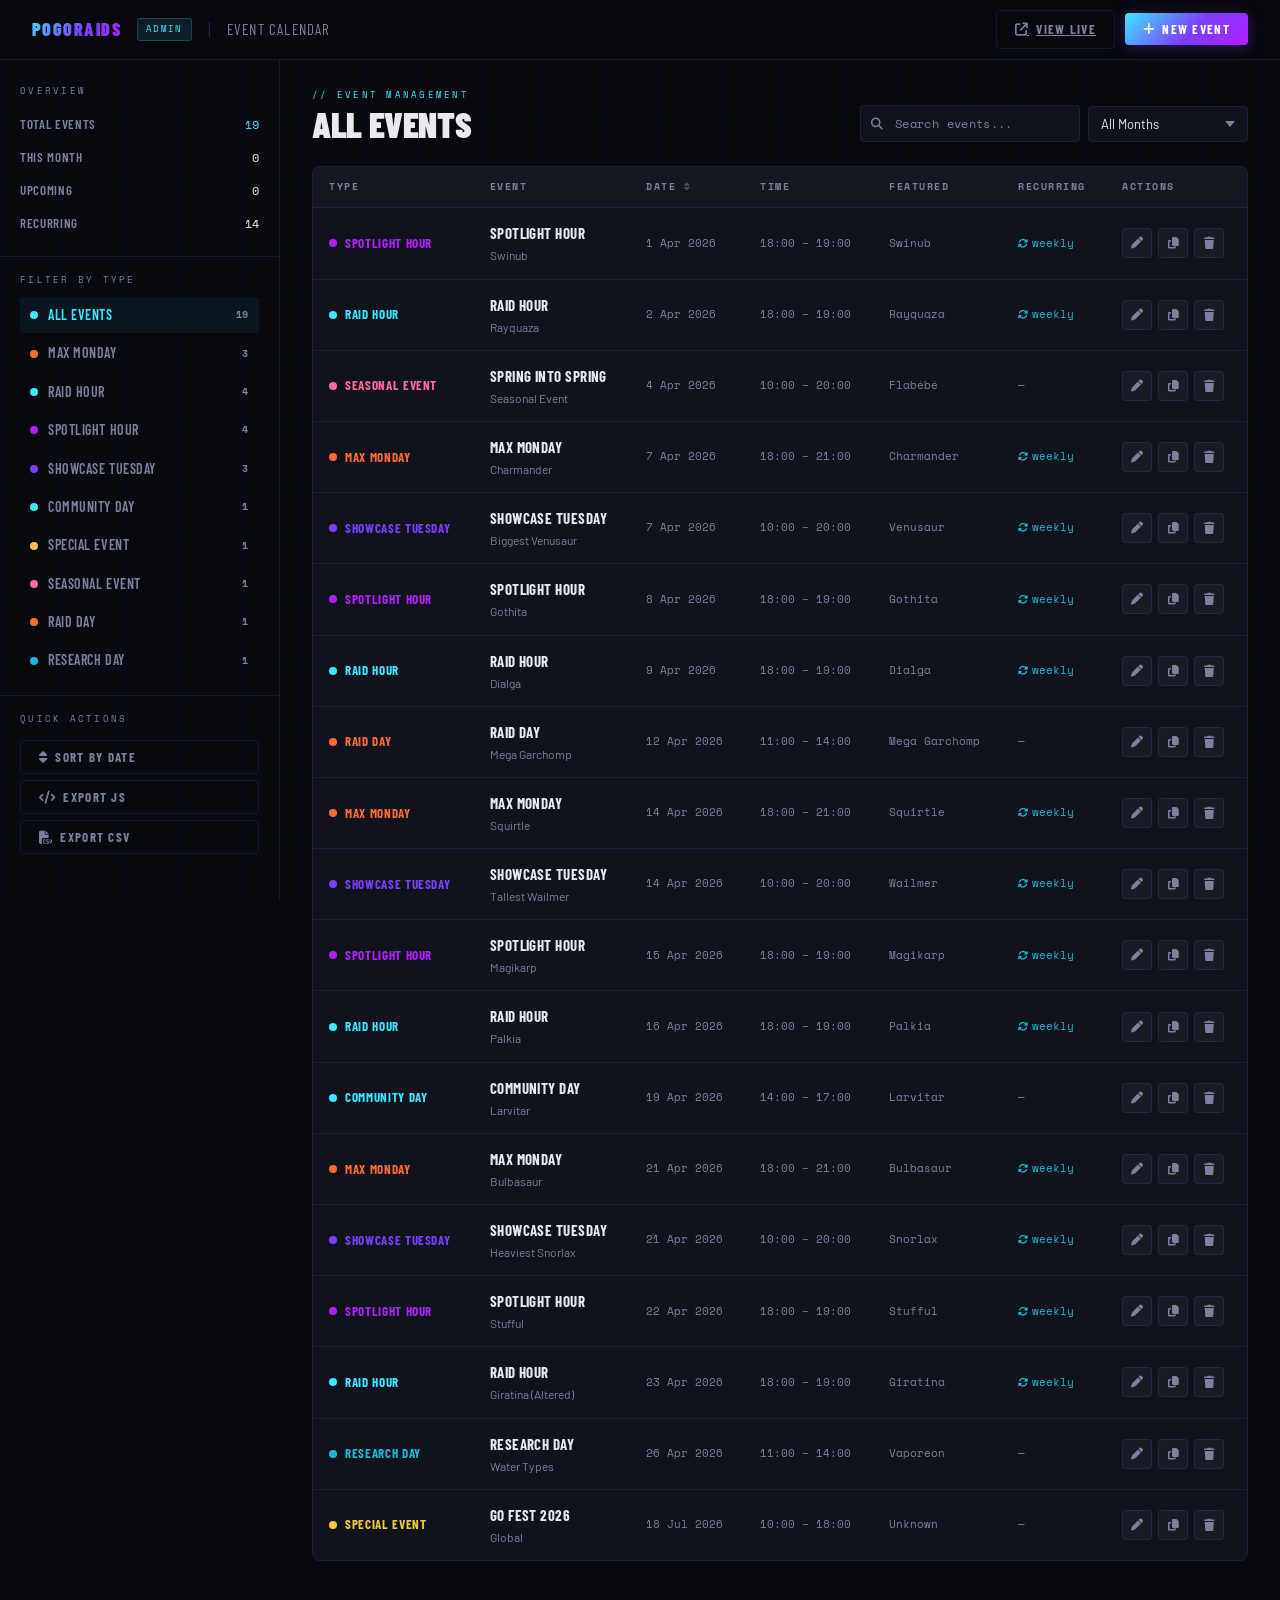
==== admin-events.html @ c1db89a2 "Add files via upload" ====
<!DOCTYPE html>
<html lang="en">
<head>
  <meta charset="UTF-8" />
  <meta name="viewport" content="width=device-width, initial-scale=1.0" />
  <title>Event Admin — PoGORaids</title>
  <link rel="preconnect" href="https://fonts.googleapis.com" />
  <link href="https://fonts.googleapis.com/css2?family=Barlow+Condensed:ital,wght@0,400;0,600;0,700;0,900;1,700&family=Barlow:wght@400;500;600&family=Space+Mono:wght@400;700&display=swap" rel="stylesheet" />
  <link rel="stylesheet" href="https://cdnjs.cloudflare.com/ajax/libs/font-awesome/6.5.0/css/all.min.css" />
  <style>
    *, *::before, *::after { box-sizing: border-box; margin: 0; padding: 0; }

    :root {
      --ink:       #08090f;
      --panel:     #10121c;
      --panel-hi:  #14172a;
      --panel-b:   #1a1e30;
      --border:    rgba(80,140,255,0.13);
      --border-hi: rgba(80,140,255,0.25);
      --cyan:      #3be8ff;
      --cyan-dim:  #1ab8d4;
      --purple:    #9b4dff;
      --logo-grad: linear-gradient(135deg, #3be8ff 0%, #7b3fff 55%, #b020ff 100%);
      --green:     #22d47a;
      --red:       #ff4d6a;
      --yellow:    #f5c842;
      --text:      #e8eaf0;
      --muted:     #7a82a0;
      --font-head: 'Barlow Condensed', sans-serif;
      --font-body: 'Barlow', sans-serif;
      --font-mono: 'Space Mono', monospace;
    }

    html { scroll-behavior: smooth; }
    body {
      background: var(--ink);
      color: var(--text);
      font-family: var(--font-body);
      line-height: 1.6;
      min-height: 100vh;
    }

    body::before {
      content: '';
      position: fixed;
      inset: 0;
      background-image:
        linear-gradient(rgba(59,128,255,0.03) 1px, transparent 1px),
        linear-gradient(90deg, rgba(59,128,255,0.03) 1px, transparent 1px);
      background-size: 60px 60px;
      pointer-events: none;
      z-index: 0;
    }

    /* ── ADMIN TOPBAR ── */
    .admin-bar {
      position: sticky;
      top: 0;
      z-index: 99;
      background: rgba(8,9,15,0.96);
      backdrop-filter: blur(16px);
      border-bottom: 1px solid var(--border);
      padding: 0 32px;
      height: 60px;
      display: flex;
      align-items: center;
      justify-content: space-between;
      gap: 16px;
    }

    .admin-bar-left {
      display: flex;
      align-items: center;
      gap: 16px;
    }

    .admin-logo {
      font-family: var(--font-head);
      font-weight: 900;
      font-size: 18px;
      letter-spacing: 0.08em;
      text-transform: uppercase;
      background: var(--logo-grad);
      -webkit-background-clip: text;
      -webkit-text-fill-color: transparent;
      background-clip: text;
    }

    .admin-badge {
      font-family: var(--font-mono);
      font-size: 9px;
      letter-spacing: 0.15em;
      text-transform: uppercase;
      background: rgba(59,232,255,0.1);
      color: var(--cyan);
      border: 1px solid rgba(59,232,255,0.2);
      padding: 3px 8px;
      border-radius: 3px;
    }

    .admin-bar-right {
      display: flex;
      align-items: center;
      gap: 10px;
    }

    .btn-sm {
      font-family: var(--font-head);
      font-weight: 700;
      font-size: 13px;
      letter-spacing: 0.1em;
      text-transform: uppercase;
      padding: 8px 18px;
      border-radius: 4px;
      cursor: pointer;
      display: inline-flex;
      align-items: center;
      gap: 7px;
      transition: all 0.2s;
      border: none;
    }

    .btn-ghost {
      background: transparent;
      color: var(--muted);
      border: 1px solid var(--border);
    }

    .btn-ghost:hover { color: var(--text); border-color: var(--border-hi); }

    .btn-primary {
      background: var(--logo-grad);
      color: #fff;
      box-shadow: 0 2px 12px rgba(123,63,255,0.35);
    }

    .btn-primary:hover { opacity: 0.9; transform: translateY(-1px); }

    .btn-success {
      background: rgba(34,212,122,0.15);
      color: var(--green);
      border: 1px solid rgba(34,212,122,0.25);
    }

    .btn-success:hover { background: rgba(34,212,122,0.22); }

    .btn-danger {
      background: rgba(255,77,106,0.1);
      color: var(--red);
      border: 1px solid rgba(255,77,106,0.2);
      font-size: 12px;
      padding: 6px 12px;
    }

    .btn-danger:hover { background: rgba(255,77,106,0.18); }

    /* ── LAYOUT ── */
    .admin-layout {
      position: relative;
      z-index: 1;
      display: grid;
      grid-template-columns: 280px 1fr;
      min-height: calc(100vh - 60px);
    }

    /* ── SIDEBAR ── */
    .admin-sidebar {
      border-right: 1px solid var(--border);
      padding: 24px 0;
      position: sticky;
      top: 60px;
      height: calc(100vh - 60px);
      overflow-y: auto;
    }

    .sidebar-section {
      padding: 0 20px 16px;
      border-bottom: 1px solid var(--border);
      margin-bottom: 16px;
    }

    .sidebar-section:last-child { border-bottom: none; }

    .sidebar-section-title {
      font-family: var(--font-mono);
      font-size: 9px;
      letter-spacing: 0.25em;
      text-transform: uppercase;
      color: var(--muted);
      margin-bottom: 10px;
    }

    .sidebar-stat {
      display: flex;
      justify-content: space-between;
      align-items: center;
      padding: 6px 0;
      font-size: 13px;
    }

    .sidebar-stat-label {
      color: var(--muted);
      font-family: var(--font-head);
      font-weight: 600;
      letter-spacing: 0.05em;
      text-transform: uppercase;
      font-size: 13px;
    }

    .sidebar-stat-val {
      font-family: var(--font-mono);
      font-size: 12px;
      color: var(--text);
    }

    .sidebar-stat-val.cyan { color: var(--cyan); }

    .type-filter-list { display: flex; flex-direction: column; gap: 2px; }

    .type-filter-item {
      display: flex;
      align-items: center;
      gap: 10px;
      padding: 7px 10px;
      border-radius: 4px;
      cursor: pointer;
      transition: background 0.15s;
      font-family: var(--font-head);
      font-weight: 600;
      font-size: 14px;
      letter-spacing: 0.04em;
      text-transform: uppercase;
      color: var(--muted);
    }

    .type-filter-item:hover { background: rgba(255,255,255,0.04); color: var(--text); }
    .type-filter-item.active { background: rgba(59,232,255,0.06); color: var(--cyan); }

    .type-dot {
      width: 8px; height: 8px;
      border-radius: 50%;
      flex-shrink: 0;
    }

    .type-count {
      margin-left: auto;
      font-family: var(--font-mono);
      font-size: 10px;
      color: var(--muted);
    }

    /* ── MAIN AREA ── */
    .admin-main { padding: 28px 32px; }

    .admin-main-header {
      display: flex;
      align-items: flex-end;
      justify-content: space-between;
      margin-bottom: 24px;
      gap: 16px;
      flex-wrap: wrap;
    }

    .admin-title-block .label {
      font-family: var(--font-mono);
      font-size: 9px;
      letter-spacing: 0.25em;
      text-transform: uppercase;
      color: var(--cyan);
      margin-bottom: 4px;
    }

    .admin-title-block h1 {
      font-family: var(--font-head);
      font-weight: 900;
      font-size: 36px;
      text-transform: uppercase;
      letter-spacing: -0.01em;
      line-height: 1;
    }

    .admin-controls {
      display: flex;
      gap: 8px;
      align-items: center;
      flex-wrap: wrap;
    }

    .search-wrap {
      position: relative;
    }

    .search-input {
      background: var(--panel);
      border: 1px solid var(--border);
      color: var(--text);
      font-family: var(--font-mono);
      font-size: 12px;
      padding: 9px 12px 9px 34px;
      border-radius: 4px;
      outline: none;
      width: 220px;
      transition: border-color 0.2s;
      letter-spacing: 0.03em;
    }

    .search-input::placeholder { color: var(--muted); }
    .search-input:focus { border-color: var(--border-hi); }

    .search-icon {
      position: absolute;
      left: 11px;
      top: 50%;
      transform: translateY(-50%);
      color: var(--muted);
      font-size: 12px;
    }

    /* ── EVENTS TABLE ── */
    .events-table-wrap {
      background: var(--panel);
      border: 1px solid var(--border);
      border-radius: 8px;
      overflow: hidden;
      margin-bottom: 24px;
    }

    table {
      width: 100%;
      border-collapse: collapse;
    }

    thead th {
      font-family: var(--font-mono);
      font-size: 10px;
      letter-spacing: 0.15em;
      text-transform: uppercase;
      color: var(--muted);
      text-align: left;
      padding: 12px 16px;
      border-bottom: 1px solid var(--border);
      background: rgba(255,255,255,0.02);
      white-space: nowrap;
    }

    thead th.sortable { cursor: pointer; user-select: none; }
    thead th.sortable:hover { color: var(--text); }

    tbody tr {
      border-bottom: 1px solid var(--border);
      transition: background 0.15s;
      cursor: pointer;
    }

    tbody tr:last-child { border-bottom: none; }
    tbody tr:hover { background: rgba(255,255,255,0.025); }

    tbody td {
      padding: 13px 16px;
      font-size: 13px;
      color: var(--text);
      vertical-align: middle;
    }

    .td-type {
      display: flex;
      align-items: center;
      gap: 8px;
      white-space: nowrap;
    }

    .td-type-dot {
      width: 8px; height: 8px;
      border-radius: 50%;
      flex-shrink: 0;
    }

    .td-type-name {
      font-family: var(--font-head);
      font-weight: 700;
      font-size: 13px;
      letter-spacing: 0.05em;
      text-transform: uppercase;
    }

    .td-title {
      font-family: var(--font-head);
      font-weight: 700;
      font-size: 15px;
      letter-spacing: 0.03em;
      text-transform: uppercase;
    }

    .td-subtitle {
      font-size: 12px;
      color: var(--muted);
      margin-top: 1px;
    }

    .td-date {
      font-family: var(--font-mono);
      font-size: 11px;
      color: var(--muted);
      white-space: nowrap;
    }

    .td-time {
      font-family: var(--font-mono);
      font-size: 11px;
      color: var(--muted);
      white-space: nowrap;
    }

    .td-actions {
      display: flex;
      gap: 6px;
      align-items: center;
    }

    .btn-icon {
      background: rgba(255,255,255,0.04);
      border: 1px solid var(--border);
      color: var(--muted);
      width: 30px; height: 30px;
      border-radius: 4px;
      cursor: pointer;
      font-size: 12px;
      display: flex;
      align-items: center;
      justify-content: center;
      transition: all 0.15s;
    }

    .btn-icon:hover { color: var(--cyan); border-color: rgba(59,232,255,0.3); }
    .btn-icon.delete:hover { color: var(--red); border-color: rgba(255,77,106,0.3); }

    .empty-state {
      text-align: center;
      padding: 60px 20px;
      color: var(--muted);
    }

    .empty-state i { font-size: 40px; margin-bottom: 12px; display: block; opacity: 0.3; }
    .empty-state .es-title {
      font-family: var(--font-head);
      font-size: 20px;
      text-transform: uppercase;
      letter-spacing: 0.1em;
      margin-bottom: 6px;
    }

    /* ── FORM PANEL (slide-in) ── */
    .form-overlay {
      display: none;
      position: fixed;
      inset: 0;
      background: rgba(8,9,15,0.7);
      backdrop-filter: blur(6px);
      z-index: 200;
    }

    .form-overlay.open { display: block; }

    .form-panel {
      position: fixed;
      top: 0; right: -600px;
      width: 580px;
      height: 100vh;
      background: #0e1020;
      border-left: 1px solid var(--border-hi);
      z-index: 201;
      overflow-y: auto;
      transition: right 0.3s cubic-bezier(0.4,0,0.2,1);
      display: flex;
      flex-direction: column;
    }

    .form-panel.open { right: 0; }

    .form-panel-header {
      padding: 24px 28px 20px;
      border-bottom: 1px solid var(--border);
      display: flex;
      align-items: flex-start;
      justify-content: space-between;
      flex-shrink: 0;
    }

    .form-panel-title {
      font-family: var(--font-head);
      font-weight: 900;
      font-size: 24px;
      text-transform: uppercase;
      letter-spacing: 0.02em;
    }

    .form-panel-sub {
      font-size: 13px;
      color: var(--muted);
      margin-top: 2px;
    }

    .form-panel-close {
      background: rgba(255,255,255,0.06);
      border: 1px solid var(--border);
      color: var(--muted);
      width: 32px; height: 32px;
      border-radius: 50%;
      cursor: pointer;
      font-size: 14px;
      display: flex;
      align-items: center;
      justify-content: center;
      flex-shrink: 0;
      transition: all 0.15s;
    }

    .form-panel-close:hover { color: var(--text); }

    .form-body {
      padding: 28px;
      flex: 1;
      overflow-y: auto;
    }

    .form-section {
      margin-bottom: 28px;
    }

    .form-section-title {
      font-family: var(--font-mono);
      font-size: 9px;
      letter-spacing: 0.25em;
      text-transform: uppercase;
      color: var(--cyan);
      margin-bottom: 14px;
      padding-bottom: 8px;
      border-bottom: 1px solid var(--border);
    }

    .form-row {
      display: grid;
      grid-template-columns: 1fr 1fr;
      gap: 14px;
      margin-bottom: 14px;
    }

    .form-row.single { grid-template-columns: 1fr; }

    .form-group {
      display: flex;
      flex-direction: column;
      gap: 6px;
    }

    .form-label {
      font-family: var(--font-mono);
      font-size: 10px;
      letter-spacing: 0.12em;
      text-transform: uppercase;
      color: var(--muted);
    }

    .form-input,
    .form-select,
    .form-textarea {
      background: var(--panel);
      border: 1px solid var(--border);
      color: var(--text);
      font-family: var(--font-body);
      font-size: 14px;
      padding: 10px 12px;
      border-radius: 4px;
      outline: none;
      transition: border-color 0.2s;
      width: 100%;
    }

    .form-input:focus,
    .form-select:focus,
    .form-textarea:focus {
      border-color: var(--border-hi);
    }

    .form-input::placeholder { color: var(--muted); }

    .form-select {
      cursor: pointer;
      appearance: none;
      background-image: url("data:image/svg+xml,%3Csvg xmlns='http://www.w3.org/2000/svg' width='10' height='6'%3E%3Cpath d='M0 0l5 6 5-6z' fill='%237a82a0'/%3E%3C/svg%3E");
      background-repeat: no-repeat;
      background-position: right 12px center;
      padding-right: 32px;
    }

    .form-select option {
      background: #13152a;
      color: var(--text);
    }

    .form-textarea {
      resize: vertical;
      min-height: 80px;
      font-family: var(--font-body);
      line-height: 1.6;
    }

    .bonuses-list {
      display: flex;
      flex-direction: column;
      gap: 8px;
    }

    .bonus-input-row {
      display: flex;
      gap: 8px;
      align-items: center;
    }

    .bonus-input-row .form-input { flex: 1; }

    .btn-remove-bonus {
      background: rgba(255,77,106,0.08);
      border: 1px solid rgba(255,77,106,0.15);
      color: var(--red);
      width: 32px; height: 36px;
      border-radius: 4px;
      cursor: pointer;
      font-size: 12px;
      flex-shrink: 0;
      display: flex;
      align-items: center;
      justify-content: center;
      transition: background 0.15s;
    }

    .btn-remove-bonus:hover { background: rgba(255,77,106,0.15); }

    .btn-add-bonus {
      background: rgba(59,232,255,0.06);
      border: 1px dashed rgba(59,232,255,0.2);
      color: var(--cyan-dim);
      font-family: var(--font-head);
      font-weight: 700;
      font-size: 13px;
      letter-spacing: 0.08em;
      text-transform: uppercase;
      padding: 8px 14px;
      border-radius: 4px;
      cursor: pointer;
      display: flex;
      align-items: center;
      gap: 6px;
      width: 100%;
      justify-content: center;
      transition: all 0.15s;
    }

    .btn-add-bonus:hover { background: rgba(59,232,255,0.1); color: var(--cyan); }

    /* Color preview strip */
    .event-color-preview {
      height: 4px;
      border-radius: 2px;
      margin-bottom: 20px;
      transition: background 0.3s;
    }

    .form-footer {
      padding: 20px 28px;
      border-top: 1px solid var(--border);
      display: flex;
      gap: 10px;
      justify-content: flex-end;
      flex-shrink: 0;
      background: rgba(8,9,15,0.5);
    }

    /* ── TOAST ── */
    .toast {
      position: fixed;
      bottom: 28px;
      left: 50%;
      transform: translateX(-50%) translateY(20px);
      background: var(--panel-b);
      border: 1px solid var(--border-hi);
      border-radius: 6px;
      padding: 12px 22px;
      font-family: var(--font-head);
      font-weight: 700;
      font-size: 15px;
      letter-spacing: 0.06em;
      text-transform: uppercase;
      color: var(--text);
      z-index: 300;
      display: flex;
      align-items: center;
      gap: 10px;
      opacity: 0;
      transition: opacity 0.3s, transform 0.3s;
      pointer-events: none;
      white-space: nowrap;
    }

    .toast.show {
      opacity: 1;
      transform: translateX(-50%) translateY(0);
    }

    .toast.success { border-color: rgba(34,212,122,0.35); }
    .toast.success i { color: var(--green); }
    .toast.danger  { border-color: rgba(255,77,106,0.35); }
    .toast.danger  i { color: var(--red); }

    /* ── EXPORT PANEL ── */
    .export-panel {
      background: var(--panel);
      border: 1px solid var(--border);
      border-radius: 8px;
      padding: 20px 24px;
      margin-bottom: 24px;
    }

    .export-title {
      font-family: var(--font-head);
      font-weight: 900;
      font-size: 16px;
      text-transform: uppercase;
      letter-spacing: 0.06em;
      margin-bottom: 10px;
      display: flex;
      align-items: center;
      gap: 8px;
    }

    .export-title i { color: var(--cyan); font-size: 13px; }

    .export-code {
      background: rgba(0,0,0,0.3);
      border: 1px solid var(--border);
      border-radius: 4px;
      padding: 14px;
      font-family: var(--font-mono);
      font-size: 11px;
      color: var(--muted);
      white-space: pre-wrap;
      word-break: break-all;
      max-height: 180px;
      overflow-y: auto;
      margin-bottom: 10px;
      letter-spacing: 0.02em;
      line-height: 1.7;
    }

    .export-actions { display: flex; gap: 8px; }
  </style>
</head>
<body>

  <!-- ADMIN TOP BAR -->
  <div class="admin-bar">
    <div class="admin-bar-left">
      <div class="admin-logo">PoGORaids</div>
      <div class="admin-badge">Admin</div>
      <span style="color:var(--border-hi);font-size:18px">|</span>
      <span style="font-family:var(--font-head);font-size:15px;text-transform:uppercase;letter-spacing:0.08em;color:var(--muted)">Event Calendar</span>
    </div>
    <div class="admin-bar-right">
      <a href="events.html" target="_blank" class="btn-sm btn-ghost"><i class="fa-solid fa-arrow-up-right-from-square"></i> View Live</a>
      <button class="btn-sm btn-primary" id="btn-new-event"><i class="fa-solid fa-plus"></i> New Event</button>
    </div>
  </div>

  <div class="admin-layout">

    <!-- SIDEBAR -->
    <aside class="admin-sidebar">
      <div class="sidebar-section">
        <div class="sidebar-section-title">Overview</div>
        <div class="sidebar-stat">
          <span class="sidebar-stat-label">Total Events</span>
          <span class="sidebar-stat-val cyan" id="stat-total">0</span>
        </div>
        <div class="sidebar-stat">
          <span class="sidebar-stat-label">This Month</span>
          <span class="sidebar-stat-val" id="stat-month">0</span>
        </div>
        <div class="sidebar-stat">
          <span class="sidebar-stat-label">Upcoming</span>
          <span class="sidebar-stat-val" id="stat-upcoming">0</span>
        </div>
        <div class="sidebar-stat">
          <span class="sidebar-stat-label">Recurring</span>
          <span class="sidebar-stat-val" id="stat-recurring">0</span>
        </div>
      </div>

      <div class="sidebar-section">
        <div class="sidebar-section-title">Filter by Type</div>
        <div class="type-filter-list" id="type-filter-list">
          <div class="type-filter-item active" data-type="all" onclick="setAdminFilter('all')">
            <div class="type-dot" style="background:var(--cyan)"></div>
            All Events
            <span class="type-count" id="count-all">0</span>
          </div>
        </div>
      </div>

      <div class="sidebar-section">
        <div class="sidebar-section-title">Quick Actions</div>
        <div style="display:flex;flex-direction:column;gap:6px;padding:4px 0">
          <button class="btn-sm btn-ghost" style="justify-content:flex-start" onclick="sortByDate()">
            <i class="fa-solid fa-sort"></i> Sort by Date
          </button>
          <button class="btn-sm btn-ghost" style="justify-content:flex-start" onclick="showExport()">
            <i class="fa-solid fa-code"></i> Export JS
          </button>
          <button class="btn-sm btn-ghost" style="justify-content:flex-start" onclick="exportCSV()">
            <i class="fa-solid fa-file-csv"></i> Export CSV
          </button>
        </div>
      </div>
    </aside>

    <!-- MAIN -->
    <main class="admin-main">

      <div class="admin-main-header">
        <div class="admin-title-block">
          <div class="label">// Event Management</div>
          <h1>All Events</h1>
        </div>
        <div class="admin-controls">
          <div class="search-wrap">
            <i class="fa-solid fa-magnifying-glass search-icon"></i>
            <input type="text" class="search-input" id="search-input" placeholder="Search events..." />
          </div>
          <select class="form-select" id="month-filter" style="width:160px;font-size:13px;padding:9px 12px">
            <option value="">All Months</option>
          </select>
        </div>
      </div>

      <!-- Events Table -->
      <div class="events-table-wrap">
        <table>
          <thead>
            <tr>
              <th class="sortable" onclick="sortBy('type')">Type</th>
              <th class="sortable" onclick="sortBy('title')">Event</th>
              <th class="sortable" onclick="sortBy('date')">Date <i class="fa-solid fa-sort" style="font-size:9px;opacity:0.5"></i></th>
              <th>Time</th>
              <th>Featured</th>
              <th>Recurring</th>
              <th>Actions</th>
            </tr>
          </thead>
          <tbody id="events-tbody"></tbody>
        </table>
        <div id="empty-state" class="empty-state" style="display:none">
          <i class="fa-solid fa-calendar-xmark"></i>
          <div class="es-title">No Events Found</div>
          <div style="font-size:13px">Try adjusting your search or filters</div>
        </div>
      </div>

      <!-- Export Panel (hidden by default) -->
      <div class="export-panel" id="export-panel" style="display:none">
        <div class="export-title"><i class="fa-solid fa-code"></i> Export as events-data.js</div>
        <div class="export-code" id="export-code"></div>
        <div class="export-actions">
          <button class="btn-sm btn-success" onclick="copyExport()"><i class="fa-solid fa-copy"></i> Copy to Clipboard</button>
          <button class="btn-sm btn-ghost" onclick="document.getElementById('export-panel').style.display='none'">Close</button>
        </div>
      </div>

    </main>
  </div>

  <!-- FORM OVERLAY -->
  <div class="form-overlay" id="form-overlay" onclick="closeForm()"></div>

  <!-- FORM PANEL -->
  <div class="form-panel" id="form-panel">
    <div class="form-panel-header">
      <div>
        <div class="form-panel-title" id="form-panel-title">New Event</div>
        <div class="form-panel-sub" id="form-panel-sub">Add a new event to the calendar</div>
      </div>
      <button class="form-panel-close" onclick="closeForm()"><i class="fa-solid fa-xmark"></i></button>
    </div>

    <div class="event-color-preview" id="color-preview"></div>

    <div class="form-body">
      <input type="hidden" id="edit-id" value="" />

      <!-- Basic Info -->
      <div class="form-section">
        <div class="form-section-title">Basic Info</div>
        <div class="form-row">
          <div class="form-group">
            <label class="form-label">Event Type *</label>
            <select class="form-select" id="f-type" required onchange="updateColorPreview()">
              <option value="">Select type...</option>
              <option value="max_monday">Max Monday</option>
              <option value="raid_hour">Raid Hour</option>
              <option value="spotlight_hour">Spotlight Hour</option>
              <option value="showcase">Showcase Tuesday</option>
              <option value="community_day">Community Day</option>
              <option value="special">Special Event</option>
              <option value="seasonal">Seasonal Event</option>
              <option value="raid_day">Raid Day</option>
              <option value="research">Research Day</option>
            </select>
          </div>
          <div class="form-group">
            <label class="form-label">Recurring</label>
            <select class="form-select" id="f-recurring">
              <option value="">None (one-time)</option>
              <option value="weekly">Weekly</option>
              <option value="monthly">Monthly</option>
            </select>
          </div>
        </div>
        <div class="form-row">
          <div class="form-group">
            <label class="form-label">Title *</label>
            <input type="text" class="form-input" id="f-title" placeholder="e.g. Raid Hour" required />
          </div>
          <div class="form-group">
            <label class="form-label">Subtitle / Featured</label>
            <input type="text" class="form-input" id="f-subtitle" placeholder="e.g. Rayquaza" />
          </div>
        </div>
        <div class="form-row single">
          <div class="form-group">
            <label class="form-label">Featured Pokémon</label>
            <input type="text" class="form-input" id="f-featured" placeholder="e.g. Rayquaza" />
          </div>
        </div>
      </div>

      <!-- Date & Time -->
      <div class="form-section">
        <div class="form-section-title">Date & Time</div>
        <div class="form-row">
          <div class="form-group">
            <label class="form-label">Start Date *</label>
            <input type="date" class="form-input" id="f-date" required />
          </div>
          <div class="form-group">
            <label class="form-label">End Date (multi-day)</label>
            <input type="date" class="form-input" id="f-enddate" />
          </div>
        </div>
        <div class="form-row">
          <div class="form-group">
            <label class="form-label">Start Time</label>
            <input type="time" class="form-input" id="f-start" placeholder="18:00" />
          </div>
          <div class="form-group">
            <label class="form-label">End Time</label>
            <input type="time" class="form-input" id="f-end" placeholder="19:00" />
          </div>
        </div>
      </div>

      <!-- Description -->
      <div class="form-section">
        <div class="form-section-title">Description</div>
        <div class="form-row single">
          <div class="form-group">
            <label class="form-label">Event Description</label>
            <textarea class="form-textarea" id="f-desc" placeholder="Describe this event for trainers..."></textarea>
          </div>
        </div>
      </div>

      <!-- Bonuses -->
      <div class="form-section">
        <div class="form-section-title">Event Bonuses</div>
        <div class="bonuses-list" id="bonuses-list"></div>
        <button class="btn-add-bonus" onclick="addBonusField()">
          <i class="fa-solid fa-plus"></i> Add Bonus
        </button>
      </div>
    </div>

    <div class="form-footer">
      <button class="btn-sm btn-ghost" onclick="closeForm()">Cancel</button>
      <button class="btn-sm btn-primary" onclick="saveEvent()"><i class="fa-solid fa-floppy-disk"></i> Save Event</button>
    </div>
  </div>

  <!-- TOAST -->
  <div class="toast" id="toast">
    <i class="fa-solid fa-check" id="toast-icon"></i>
    <span id="toast-msg">Saved!</span>
  </div>

  <script src="events-data.js"></script>
  <script>
    // ─────────────────────────────────────────────
    //  STATE — loaded from events-data.js, then
    //  overridden by localStorage if available
    // ─────────────────────────────────────────────
    let events = JSON.parse(localStorage.getItem('pogoraids_events') || 'null')
                 || JSON.parse(JSON.stringify(POGORAIDS_EVENTS));

    let adminFilter = 'all';
    let sortKey     = 'date';
    let sortDir     = 'asc';
    let searchQuery = '';
    let monthFilter = '';

    // ─────────────────────────────────────────────
    //  HELPERS
    // ─────────────────────────────────────────────
    function save() {
      localStorage.setItem('pogoraids_events', JSON.stringify(events));
    }

    function getEventColor(type) {
      const m = {
        max_monday:'#ff6b35',raid_hour:'#3be8ff',spotlight_hour:'#b020ff',
        showcase:'#7b3fff',community_day:'#3be8ff',special:'#f5c842',
        seasonal:'#ff6b9d',raid_day:'#ff6b35',research:'#1ab8d4'
      };
      return m[type] || '#3be8ff';
    }

    function getTypeLabel(type) { return EVENT_TYPES[type]?.label || type; }

    function genId(type, date) {
      return `${type.slice(0,3)}-${date}-${Math.random().toString(36).slice(2,6)}`;
    }

    function formatDate(str) {
      if (!str) return '—';
      const [y,m,d] = str.split('-').map(Number);
      return new Date(y,m-1,d).toLocaleDateString('en-GB',{day:'numeric',month:'short',year:'numeric'});
    }

    function showToast(msg, type='success') {
      const t = document.getElementById('toast');
      const i = document.getElementById('toast-icon');
      document.getElementById('toast-msg').textContent = msg;
      t.className = `toast ${type}`;
      i.className = type === 'success' ? 'fa-solid fa-check' : 'fa-solid fa-xmark';
      t.classList.add('show');
      setTimeout(() => t.classList.remove('show'), 2600);
    }

    // ─────────────────────────────────────────────
    //  FILTER & RENDER
    // ─────────────────────────────────────────────
    function getVisible() {
      return events
        .filter(ev => {
          if (adminFilter !== 'all' && ev.type !== adminFilter) return false;
          if (monthFilter) {
            const [y,m] = ev.date.split('-');
            if (`${y}-${m}` !== monthFilter) return false;
          }
          if (searchQuery) {
            const q = searchQuery.toLowerCase();
            return (
              (ev.title||'').toLowerCase().includes(q) ||
              (ev.subtitle||'').toLowerCase().includes(q) ||
              (ev.featured||'').toLowerCase().includes(q) ||
              getTypeLabel(ev.type).toLowerCase().includes(q)
            );
          }
          return true;
        })
        .sort((a,b) => {
          let va = a[sortKey]||'', vb = b[sortKey]||'';
          if (sortDir === 'desc') [va,vb] = [vb,va];
          return va.localeCompare(vb);
        });
    }

    function render() {
      const visible = getVisible();
      const tbody   = document.getElementById('events-tbody');
      const empty   = document.getElementById('empty-state');

      if (visible.length === 0) {
        tbody.innerHTML = '';
        empty.style.display = 'block';
      } else {
        empty.style.display = 'none';
        tbody.innerHTML = visible.map(ev => {
          const col = getEventColor(ev.type);
          return `
            <tr onclick="openEdit('${ev.id}')">
              <td>
                <div class="td-type">
                  <div class="td-type-dot" style="background:${col}"></div>
                  <div class="td-type-name" style="color:${col}">${getTypeLabel(ev.type)}</div>
                </div>
              </td>
              <td>
                <div class="td-title">${ev.title}</div>
                ${ev.subtitle ? `<div class="td-subtitle">${ev.subtitle}</div>` : ''}
              </td>
              <td><div class="td-date">${formatDate(ev.date)}</div></td>
              <td><div class="td-time">${ev.timeStart||'—'}${ev.timeEnd?' – '+ev.timeEnd:''}</div></td>
              <td><div class="td-date">${ev.featured||'—'}</div></td>
              <td>
                <div class="td-date" style="color:${ev.recurring ? 'var(--cyan-dim)' : 'var(--muted)'}">
                  ${ev.recurring ? `<i class="fa-solid fa-rotate" style="font-size:10px;margin-right:4px"></i>${ev.recurring}` : '—'}
                </div>
              </td>
              <td onclick="event.stopPropagation()">
                <div class="td-actions">
                  <button class="btn-icon" onclick="openEdit('${ev.id}')" title="Edit">
                    <i class="fa-solid fa-pen"></i>
                  </button>
                  <button class="btn-icon" onclick="duplicateEvent('${ev.id}')" title="Duplicate">
                    <i class="fa-solid fa-copy"></i>
                  </button>
                  <button class="btn-icon delete" onclick="deleteEvent('${ev.id}')" title="Delete">
                    <i class="fa-solid fa-trash"></i>
                  </button>
                </div>
              </td>
            </tr>`;
        }).join('');
      }

      updateStats();
      updateSidebarTypes();
    }

    // ─────────────────────────────────────────────
    //  STATS
    // ─────────────────────────────────────────────
    function updateStats() {
      const now = new Date();
      const thisMonth = `${now.getFullYear()}-${String(now.getMonth()+1).padStart(2,'0')}`;
      document.getElementById('stat-total').textContent    = events.length;
      document.getElementById('stat-month').textContent    = events.filter(e => e.date.startsWith(thisMonth)).length;
      document.getElementById('stat-upcoming').textContent = events.filter(e => new Date(e.date.replace(/-/g,'/')) >= now).length;
      document.getElementById('stat-recurring').textContent= events.filter(e => e.recurring).length;

      // Populate month filter
      const months = [...new Set(events.map(e => e.date.slice(0,7)))].sort();
      const mSel = document.getElementById('month-filter');
      const cur  = mSel.value;
      mSel.innerHTML = '<option value="">All Months</option>' + months.map(m => {
        const [y,mo] = m.split('-');
        const label  = new Date(+y, +mo-1, 1).toLocaleDateString('en-GB',{month:'long',year:'numeric'});
        return `<option value="${m}" ${m===cur?'selected':''}>${label}</option>`;
      }).join('');
    }

    function updateSidebarTypes() {
      const list = document.getElementById('type-filter-list');
      const counts = { all: events.length };
      events.forEach(ev => { counts[ev.type] = (counts[ev.type]||0) + 1; });

      list.innerHTML = [
        { key:'all', label:'All Events', color:'var(--cyan)' },
        ...Object.entries(EVENT_TYPES).map(([k,v]) => ({ key:k, label:v.label, color:v.color }))
      ].map(({ key, label, color }) => `
        <div class="type-filter-item${adminFilter===key?' active':''}" data-type="${key}" onclick="setAdminFilter('${key}')">
          <div class="type-dot" style="background:${color}"></div>
          ${label}
          <span class="type-count">${counts[key]||0}</span>
        </div>`).join('');
    }

    // ─────────────────────────────────────────────
    //  FILTER / SORT / SEARCH
    // ─────────────────────────────────────────────
    function setAdminFilter(type) {
      adminFilter = type;
      render();
    }

    function sortBy(key) {
      if (sortKey === key) sortDir = sortDir === 'asc' ? 'desc' : 'asc';
      else { sortKey = key; sortDir = 'asc'; }
      render();
    }

    function sortByDate() { sortKey='date'; sortDir='asc'; render(); }

    document.getElementById('search-input').addEventListener('input', e => {
      searchQuery = e.target.value;
      render();
    });

    document.getElementById('month-filter').addEventListener('change', e => {
      monthFilter = e.target.value;
      render();
    });

    // ─────────────────────────────────────────────
    //  FORM
    // ─────────────────────────────────────────────
    function openForm(title='New Event', sub='Add a new event to the calendar') {
      document.getElementById('form-panel-title').textContent = title;
      document.getElementById('form-panel-sub').textContent   = sub;
      document.getElementById('form-overlay').classList.add('open');
      setTimeout(() => document.getElementById('form-panel').classList.add('open'), 10);
    }

    function closeForm() {
      document.getElementById('form-panel').classList.remove('open');
      document.getElementById('form-overlay').classList.remove('open');
      resetForm();
    }

    function resetForm() {
      ['f-type','f-title','f-subtitle','f-featured','f-date','f-enddate',
       'f-start','f-end','f-desc','f-recurring'].forEach(id => {
        document.getElementById(id).value = '';
      });
      document.getElementById('edit-id').value = '';
      document.getElementById('bonuses-list').innerHTML = '';
      updateColorPreview();
    }

    function updateColorPreview() {
      const type = document.getElementById('f-type').value;
      const col  = type ? getEventColor(type) : 'transparent';
      document.getElementById('color-preview').style.background =
        type ? `linear-gradient(90deg, ${col}, transparent)` : 'transparent';
    }

    function addBonusField(value='') {
      const row = document.createElement('div');
      row.className = 'bonus-input-row';
      row.innerHTML = `
        <input type="text" class="form-input bonus-input" placeholder="e.g. 2× Catch XP" value="${value}" />
        <button class="btn-remove-bonus" onclick="this.parentElement.remove()">
          <i class="fa-solid fa-minus"></i>
        </button>`;
      document.getElementById('bonuses-list').appendChild(row);
    }

    document.getElementById('btn-new-event').addEventListener('click', () => {
      resetForm();
      openForm('New Event', 'Add a new event to the calendar');
    });

    function openEdit(id) {
      const ev = events.find(e => e.id === id);
      if (!ev) return;
      document.getElementById('edit-id').value  = ev.id;
      document.getElementById('f-type').value   = ev.type;
      document.getElementById('f-title').value  = ev.title;
      document.getElementById('f-subtitle').value = ev.subtitle||'';
      document.getElementById('f-featured').value = ev.featured||'';
      document.getElementById('f-date').value   = ev.date;
      document.getElementById('f-enddate').value = ev.timeEnd_date||'';
      document.getElementById('f-start').value  = ev.timeStart||'';
      document.getElementById('f-end').value    = ev.timeEnd||'';
      document.getElementById('f-desc').value   = ev.description||'';
      document.getElementById('f-recurring').value = ev.recurring||'';
      document.getElementById('bonuses-list').innerHTML = '';
      (ev.bonuses||[]).forEach(b => addBonusField(b));
      updateColorPreview();
      openForm('Edit Event', `Editing: ${ev.title}${ev.subtitle?' — '+ev.subtitle:''}`);
    }

    function saveEvent() {
      const type  = document.getElementById('f-type').value.trim();
      const title = document.getElementById('f-title').value.trim();
      const date  = document.getElementById('f-date').value;

      if (!type)  { showToast('Event type is required', 'danger'); return; }
      if (!title) { showToast('Event title is required', 'danger'); return; }
      if (!date)  { showToast('Start date is required', 'danger'); return; }

      const bonuses = [...document.querySelectorAll('.bonus-input')]
        .map(i => i.value.trim()).filter(Boolean);

      const enddate  = document.getElementById('f-enddate').value;
      const editId   = document.getElementById('edit-id').value;

      const evData = {
        id:          editId || genId(type, date),
        type,
        title,
        subtitle:    document.getElementById('f-subtitle').value.trim(),
        date,
        timeStart:   document.getElementById('f-start').value,
        timeEnd:     document.getElementById('f-end').value,
        recurring:   document.getElementById('f-recurring').value || undefined,
        description: document.getElementById('f-desc').value.trim(),
        bonuses,
        featured:    document.getElementById('f-featured').value.trim(),
        color:       getEventColor(type)
      };

      if (enddate) evData.timeEnd_date = enddate;

      if (editId) {
        const idx = events.findIndex(e => e.id === editId);
        if (idx !== -1) events[idx] = evData;
        showToast('Event updated');
      } else {
        events.push(evData);
        showToast('Event added');
      }

      save();
      render();
      closeForm();
    }

    function deleteEvent(id) {
      if (!confirm('Delete this event? This cannot be undone.')) return;
      events = events.filter(e => e.id !== id);
      save();
      render();
      showToast('Event deleted', 'danger');
    }

    function duplicateEvent(id) {
      const ev = events.find(e => e.id === id);
      if (!ev) return;
      const copy = { ...ev, id: genId(ev.type, ev.date), title: ev.title + ' (Copy)' };
      events.push(copy);
      save();
      render();
      showToast('Event duplicated');
    }

    // ─────────────────────────────────────────────
    //  EXPORT
    // ─────────────────────────────────────────────
    function showExport() {
      const panel = document.getElementById('export-panel');
      panel.style.display = panel.style.display === 'none' ? 'block' : 'none';
      if (panel.style.display !== 'none') {
        const js = `const POGORAIDS_EVENTS = ${JSON.stringify(events, null, 2)};\n\nconst EVENT_TYPES = ${JSON.stringify(EVENT_TYPES, null, 2)};\n\nif (typeof module !== 'undefined') module.exports = { POGORAIDS_EVENTS, EVENT_TYPES };`;
        document.getElementById('export-code').textContent = js;
        panel.scrollIntoView({ behavior: 'smooth' });
      }
    }

    function copyExport() {
      navigator.clipboard.writeText(document.getElementById('export-code').textContent)
        .then(() => showToast('Copied to clipboard!'))
        .catch(() => showToast('Copy failed', 'danger'));
    }

    function exportCSV() {
      const headers = ['id','type','title','subtitle','date','timeStart','timeEnd','recurring','featured','description','bonuses'];
      const rows = events.map(ev => headers.map(h => {
        const v = h === 'bonuses' ? (ev.bonuses||[]).join(' | ') : (ev[h]||'');
        return `"${String(v).replace(/"/g,'""')}"`;
      }).join(','));
      const csv  = [headers.join(','), ...rows].join('\n');
      const blob = new Blob([csv], { type: 'text/csv' });
      const url  = URL.createObjectURL(blob);
      const a    = document.createElement('a');
      a.href = url; a.download = 'pogoraids-events.csv'; a.click();
      URL.revokeObjectURL(url);
      showToast('CSV exported!');
    }

    // Keyboard shortcuts
    document.addEventListener('keydown', e => {
      if (e.key === 'Escape') closeForm();
      if ((e.ctrlKey || e.metaKey) && e.key === 's') { e.preventDefault(); saveEvent(); }
    });

    // ─────────────────────────────────────────────
    //  INIT
    // ─────────────────────────────────────────────
    render();
  </script>
</body>
</html>
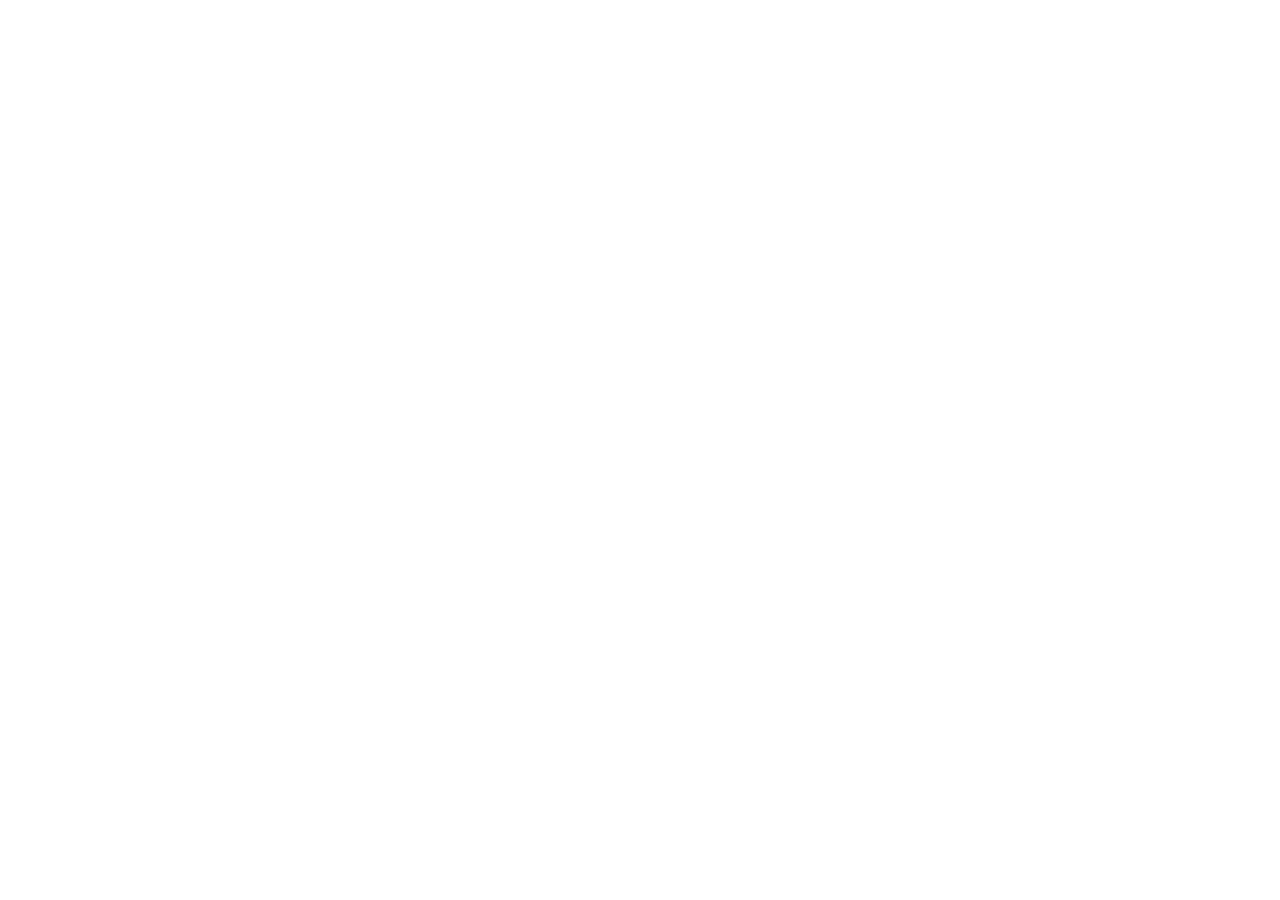
==== commit 508fac00: "Add Mew favicon to all pages" ====
--- a/admin-events.html
+++ b/admin-events.html
@@ -3,1378 +3,5 @@
 <head>
   <meta charset="UTF-8" />
   <meta name="viewport" content="width=device-width, initial-scale=1.0" />
-  <title>Event Admin — PoGORaids</title>
-  <link rel="preconnect" href="https://fonts.googleapis.com" />
-  <link href="https://fonts.googleapis.com/css2?family=Barlow+Condensed:ital,wght@0,400;0,600;0,700;0,900;1,700&family=Barlow:wght@400;500;600&family=Space+Mono:wght@400;700&display=swap" rel="stylesheet" />
-  <link rel="stylesheet" href="https://cdnjs.cloudflare.com/ajax/libs/font-awesome/6.5.0/css/all.min.css" />
-  <style>
-    *, *::before, *::after { box-sizing: border-box; margin: 0; padding: 0; }
-
-    :root {
-      --ink:       #08090f;
-      --panel:     #10121c;
-      --panel-hi:  #14172a;
-      --panel-b:   #1a1e30;
-      --border:    rgba(80,140,255,0.13);
-      --border-hi: rgba(80,140,255,0.25);
-      --cyan:      #3be8ff;
-      --cyan-dim:  #1ab8d4;
-      --purple:    #9b4dff;
-      --logo-grad: linear-gradient(135deg, #3be8ff 0%, #7b3fff 55%, #b020ff 100%);
-      --green:     #22d47a;
-      --red:       #ff4d6a;
-      --yellow:    #f5c842;
-      --text:      #e8eaf0;
-      --muted:     #7a82a0;
-      --font-head: 'Barlow Condensed', sans-serif;
-      --font-body: 'Barlow', sans-serif;
-      --font-mono: 'Space Mono', monospace;
-    }
-
-    html { scroll-behavior: smooth; }
-    body {
-      background: var(--ink);
-      color: var(--text);
-      font-family: var(--font-body);
-      line-height: 1.6;
-      min-height: 100vh;
-    }
-
-    body::before {
-      content: '';
-      position: fixed;
-      inset: 0;
-      background-image:
-        linear-gradient(rgba(59,128,255,0.03) 1px, transparent 1px),
-        linear-gradient(90deg, rgba(59,128,255,0.03) 1px, transparent 1px);
-      background-size: 60px 60px;
-      pointer-events: none;
-      z-index: 0;
-    }
-
-    /* ── ADMIN TOPBAR ── */
-    .admin-bar {
-      position: sticky;
-      top: 0;
-      z-index: 99;
-      background: rgba(8,9,15,0.96);
-      backdrop-filter: blur(16px);
-      border-bottom: 1px solid var(--border);
-      padding: 0 32px;
-      height: 60px;
-      display: flex;
-      align-items: center;
-      justify-content: space-between;
-      gap: 16px;
-    }
-
-    .admin-bar-left {
-      display: flex;
-      align-items: center;
-      gap: 16px;
-    }
-
-    .admin-logo {
-      font-family: var(--font-head);
-      font-weight: 900;
-      font-size: 18px;
-      letter-spacing: 0.08em;
-      text-transform: uppercase;
-      background: var(--logo-grad);
-      -webkit-background-clip: text;
-      -webkit-text-fill-color: transparent;
-      background-clip: text;
-    }
-
-    .admin-badge {
-      font-family: var(--font-mono);
-      font-size: 9px;
-      letter-spacing: 0.15em;
-      text-transform: uppercase;
-      background: rgba(59,232,255,0.1);
-      color: var(--cyan);
-      border: 1px solid rgba(59,232,255,0.2);
-      padding: 3px 8px;
-      border-radius: 3px;
-    }
-
-    .admin-bar-right {
-      display: flex;
-      align-items: center;
-      gap: 10px;
-    }
-
-    .btn-sm {
-      font-family: var(--font-head);
-      font-weight: 700;
-      font-size: 13px;
-      letter-spacing: 0.1em;
-      text-transform: uppercase;
-      padding: 8px 18px;
-      border-radius: 4px;
-      cursor: pointer;
-      display: inline-flex;
-      align-items: center;
-      gap: 7px;
-      transition: all 0.2s;
-      border: none;
-    }
-
-    .btn-ghost {
-      background: transparent;
-      color: var(--muted);
-      border: 1px solid var(--border);
-    }
-
-    .btn-ghost:hover { color: var(--text); border-color: var(--border-hi); }
-
-    .btn-primary {
-      background: var(--logo-grad);
-      color: #fff;
-      box-shadow: 0 2px 12px rgba(123,63,255,0.35);
-    }
-
-    .btn-primary:hover { opacity: 0.9; transform: translateY(-1px); }
-
-    .btn-success {
-      background: rgba(34,212,122,0.15);
-      color: var(--green);
-      border: 1px solid rgba(34,212,122,0.25);
-    }
-
-    .btn-success:hover { background: rgba(34,212,122,0.22); }
-
-    .btn-danger {
-      background: rgba(255,77,106,0.1);
-      color: var(--red);
-      border: 1px solid rgba(255,77,106,0.2);
-      font-size: 12px;
-      padding: 6px 12px;
-    }
-
-    .btn-danger:hover { background: rgba(255,77,106,0.18); }
-
-    /* ── LAYOUT ── */
-    .admin-layout {
-      position: relative;
-      z-index: 1;
-      display: grid;
-      grid-template-columns: 280px 1fr;
-      min-height: calc(100vh - 60px);
-    }
-
-    /* ── SIDEBAR ── */
-    .admin-sidebar {
-      border-right: 1px solid var(--border);
-      padding: 24px 0;
-      position: sticky;
-      top: 60px;
-      height: calc(100vh - 60px);
-      overflow-y: auto;
-    }
-
-    .sidebar-section {
-      padding: 0 20px 16px;
-      border-bottom: 1px solid var(--border);
-      margin-bottom: 16px;
-    }
-
-    .sidebar-section:last-child { border-bottom: none; }
-
-    .sidebar-section-title {
-      font-family: var(--font-mono);
-      font-size: 9px;
-      letter-spacing: 0.25em;
-      text-transform: uppercase;
-      color: var(--muted);
-      margin-bottom: 10px;
-    }
-
-    .sidebar-stat {
-      display: flex;
-      justify-content: space-between;
-      align-items: center;
-      padding: 6px 0;
-      font-size: 13px;
-    }
-
-    .sidebar-stat-label {
-      color: var(--muted);
-      font-family: var(--font-head);
-      font-weight: 600;
-      letter-spacing: 0.05em;
-      text-transform: uppercase;
-      font-size: 13px;
-    }
-
-    .sidebar-stat-val {
-      font-family: var(--font-mono);
-      font-size: 12px;
-      color: var(--text);
-    }
-
-    .sidebar-stat-val.cyan { color: var(--cyan); }
-
-    .type-filter-list { display: flex; flex-direction: column; gap: 2px; }
-
-    .type-filter-item {
-      display: flex;
-      align-items: center;
-      gap: 10px;
-      padding: 7px 10px;
-      border-radius: 4px;
-      cursor: pointer;
-      transition: background 0.15s;
-      font-family: var(--font-head);
-      font-weight: 600;
-      font-size: 14px;
-      letter-spacing: 0.04em;
-      text-transform: uppercase;
-      color: var(--muted);
-    }
-
-    .type-filter-item:hover { background: rgba(255,255,255,0.04); color: var(--text); }
-    .type-filter-item.active { background: rgba(59,232,255,0.06); color: var(--cyan); }
-
-    .type-dot {
-      width: 8px; height: 8px;
-      border-radius: 50%;
-      flex-shrink: 0;
-    }
-
-    .type-count {
-      margin-left: auto;
-      font-family: var(--font-mono);
-      font-size: 10px;
-      color: var(--muted);
-    }
-
-    /* ── MAIN AREA ── */
-    .admin-main { padding: 28px 32px; }
-
-    .admin-main-header {
-      display: flex;
-      align-items: flex-end;
-      justify-content: space-between;
-      margin-bottom: 24px;
-      gap: 16px;
-      flex-wrap: wrap;
-    }
-
-    .admin-title-block .label {
-      font-family: var(--font-mono);
-      font-size: 9px;
-      letter-spacing: 0.25em;
-      text-transform: uppercase;
-      color: var(--cyan);
-      margin-bottom: 4px;
-    }
-
-    .admin-title-block h1 {
-      font-family: var(--font-head);
-      font-weight: 900;
-      font-size: 36px;
-      text-transform: uppercase;
-      letter-spacing: -0.01em;
-      line-height: 1;
-    }
-
-    .admin-controls {
-      display: flex;
-      gap: 8px;
-      align-items: center;
-      flex-wrap: wrap;
-    }
-
-    .search-wrap {
-      position: relative;
-    }
-
-    .search-input {
-      background: var(--panel);
-      border: 1px solid var(--border);
-      color: var(--text);
-      font-family: var(--font-mono);
-      font-size: 12px;
-      padding: 9px 12px 9px 34px;
-      border-radius: 4px;
-      outline: none;
-      width: 220px;
-      transition: border-color 0.2s;
-      letter-spacing: 0.03em;
-    }
-
-    .search-input::placeholder { color: var(--muted); }
-    .search-input:focus { border-color: var(--border-hi); }
-
-    .search-icon {
-      position: absolute;
-      left: 11px;
-      top: 50%;
-      transform: translateY(-50%);
-      color: var(--muted);
-      font-size: 12px;
-    }
-
-    /* ── EVENTS TABLE ── */
-    .events-table-wrap {
-      background: var(--panel);
-      border: 1px solid var(--border);
-      border-radius: 8px;
-      overflow: hidden;
-      margin-bottom: 24px;
-    }
-
-    table {
-      width: 100%;
-      border-collapse: collapse;
-    }
-
-    thead th {
-      font-family: var(--font-mono);
-      font-size: 10px;
-      letter-spacing: 0.15em;
-      text-transform: uppercase;
-      color: var(--muted);
-      text-align: left;
-      padding: 12px 16px;
-      border-bottom: 1px solid var(--border);
-      background: rgba(255,255,255,0.02);
-      white-space: nowrap;
-    }
-
-    thead th.sortable { cursor: pointer; user-select: none; }
-    thead th.sortable:hover { color: var(--text); }
-
-    tbody tr {
-      border-bottom: 1px solid var(--border);
-      transition: background 0.15s;
-      cursor: pointer;
-    }
-
-    tbody tr:last-child { border-bottom: none; }
-    tbody tr:hover { background: rgba(255,255,255,0.025); }
-
-    tbody td {
-      padding: 13px 16px;
-      font-size: 13px;
-      color: var(--text);
-      vertical-align: middle;
-    }
-
-    .td-type {
-      display: flex;
-      align-items: center;
-      gap: 8px;
-      white-space: nowrap;
-    }
-
-    .td-type-dot {
-      width: 8px; height: 8px;
-      border-radius: 50%;
-      flex-shrink: 0;
-    }
-
-    .td-type-name {
-      font-family: var(--font-head);
-      font-weight: 700;
-      font-size: 13px;
-      letter-spacing: 0.05em;
-      text-transform: uppercase;
-    }
-
-    .td-title {
-      font-family: var(--font-head);
-      font-weight: 700;
-      font-size: 15px;
-      letter-spacing: 0.03em;
-      text-transform: uppercase;
-    }
-
-    .td-subtitle {
-      font-size: 12px;
-      color: var(--muted);
-      margin-top: 1px;
-    }
-
-    .td-date {
-      font-family: var(--font-mono);
-      font-size: 11px;
-      color: var(--muted);
-      white-space: nowrap;
-    }
-
-    .td-time {
-      font-family: var(--font-mono);
-      font-size: 11px;
-      color: var(--muted);
-      white-space: nowrap;
-    }
-
-    .td-actions {
-      display: flex;
-      gap: 6px;
-      align-items: center;
-    }
-
-    .btn-icon {
-      background: rgba(255,255,255,0.04);
-      border: 1px solid var(--border);
-      color: var(--muted);
-      width: 30px; height: 30px;
-      border-radius: 4px;
-      cursor: pointer;
-      font-size: 12px;
-      display: flex;
-      align-items: center;
-      justify-content: center;
-      transition: all 0.15s;
-    }
-
-    .btn-icon:hover { color: var(--cyan); border-color: rgba(59,232,255,0.3); }
-    .btn-icon.delete:hover { color: var(--red); border-color: rgba(255,77,106,0.3); }
-
-    .empty-state {
-      text-align: center;
-      padding: 60px 20px;
-      color: var(--muted);
-    }
-
-    .empty-state i { font-size: 40px; margin-bottom: 12px; display: block; opacity: 0.3; }
-    .empty-state .es-title {
-      font-family: var(--font-head);
-      font-size: 20px;
-      text-transform: uppercase;
-      letter-spacing: 0.1em;
-      margin-bottom: 6px;
-    }
-
-    /* ── FORM PANEL (slide-in) ── */
-    .form-overlay {
-      display: none;
-      position: fixed;
-      inset: 0;
-      background: rgba(8,9,15,0.7);
-      backdrop-filter: blur(6px);
-      z-index: 200;
-    }
-
-    .form-overlay.open { display: block; }
-
-    .form-panel {
-      position: fixed;
-      top: 0; right: -600px;
-      width: 580px;
-      height: 100vh;
-      background: #0e1020;
-      border-left: 1px solid var(--border-hi);
-      z-index: 201;
-      overflow-y: auto;
-      transition: right 0.3s cubic-bezier(0.4,0,0.2,1);
-      display: flex;
-      flex-direction: column;
-    }
-
-    .form-panel.open { right: 0; }
-
-    .form-panel-header {
-      padding: 24px 28px 20px;
-      border-bottom: 1px solid var(--border);
-      display: flex;
-      align-items: flex-start;
-      justify-content: space-between;
-      flex-shrink: 0;
-    }
-
-    .form-panel-title {
-      font-family: var(--font-head);
-      font-weight: 900;
-      font-size: 24px;
-      text-transform: uppercase;
-      letter-spacing: 0.02em;
-    }
-
-    .form-panel-sub {
-      font-size: 13px;
-      color: var(--muted);
-      margin-top: 2px;
-    }
-
-    .form-panel-close {
-      background: rgba(255,255,255,0.06);
-      border: 1px solid var(--border);
-      color: var(--muted);
-      width: 32px; height: 32px;
-      border-radius: 50%;
-      cursor: pointer;
-      font-size: 14px;
-      display: flex;
-      align-items: center;
-      justify-content: center;
-      flex-shrink: 0;
-      transition: all 0.15s;
-    }
-
-    .form-panel-close:hover { color: var(--text); }
-
-    .form-body {
-      padding: 28px;
-      flex: 1;
-      overflow-y: auto;
-    }
-
-    .form-section {
-      margin-bottom: 28px;
-    }
-
-    .form-section-title {
-      font-family: var(--font-mono);
-      font-size: 9px;
-      letter-spacing: 0.25em;
-      text-transform: uppercase;
-      color: var(--cyan);
-      margin-bottom: 14px;
-      padding-bottom: 8px;
-      border-bottom: 1px solid var(--border);
-    }
-
-    .form-row {
-      display: grid;
-      grid-template-columns: 1fr 1fr;
-      gap: 14px;
-      margin-bottom: 14px;
-    }
-
-    .form-row.single { grid-template-columns: 1fr; }
-
-    .form-group {
-      display: flex;
-      flex-direction: column;
-      gap: 6px;
-    }
-
-    .form-label {
-      font-family: var(--font-mono);
-      font-size: 10px;
-      letter-spacing: 0.12em;
-      text-transform: uppercase;
-      color: var(--muted);
-    }
-
-    .form-input,
-    .form-select,
-    .form-textarea {
-      background: var(--panel);
-      border: 1px solid var(--border);
-      color: var(--text);
-      font-family: var(--font-body);
-      font-size: 14px;
-      padding: 10px 12px;
-      border-radius: 4px;
-      outline: none;
-      transition: border-color 0.2s;
-      width: 100%;
-    }
-
-    .form-input:focus,
-    .form-select:focus,
-    .form-textarea:focus {
-      border-color: var(--border-hi);
-    }
-
-    .form-input::placeholder { color: var(--muted); }
-
-    .form-select {
-      cursor: pointer;
-      appearance: none;
-      background-image: url("data:image/svg+xml,%3Csvg xmlns='http://www.w3.org/2000/svg' width='10' height='6'%3E%3Cpath d='M0 0l5 6 5-6z' fill='%237a82a0'/%3E%3C/svg%3E");
-      background-repeat: no-repeat;
-      background-position: right 12px center;
-      padding-right: 32px;
-    }
-
-    .form-select option {
-      background: #13152a;
-      color: var(--text);
-    }
-
-    .form-textarea {
-      resize: vertical;
-      min-height: 80px;
-      font-family: var(--font-body);
-      line-height: 1.6;
-    }
-
-    .bonuses-list {
-      display: flex;
-      flex-direction: column;
-      gap: 8px;
-    }
-
-    .bonus-input-row {
-      display: flex;
-      gap: 8px;
-      align-items: center;
-    }
-
-    .bonus-input-row .form-input { flex: 1; }
-
-    .btn-remove-bonus {
-      background: rgba(255,77,106,0.08);
-      border: 1px solid rgba(255,77,106,0.15);
-      color: var(--red);
-      width: 32px; height: 36px;
-      border-radius: 4px;
-      cursor: pointer;
-      font-size: 12px;
-      flex-shrink: 0;
-      display: flex;
-      align-items: center;
-      justify-content: center;
-      transition: background 0.15s;
-    }
-
-    .btn-remove-bonus:hover { background: rgba(255,77,106,0.15); }
-
-    .btn-add-bonus {
-      background: rgba(59,232,255,0.06);
-      border: 1px dashed rgba(59,232,255,0.2);
-      color: var(--cyan-dim);
-      font-family: var(--font-head);
-      font-weight: 700;
-      font-size: 13px;
-      letter-spacing: 0.08em;
-      text-transform: uppercase;
-      padding: 8px 14px;
-      border-radius: 4px;
-      cursor: pointer;
-      display: flex;
-      align-items: center;
-      gap: 6px;
-      width: 100%;
-      justify-content: center;
-      transition: all 0.15s;
-    }
-
-    .btn-add-bonus:hover { background: rgba(59,232,255,0.1); color: var(--cyan); }
-
-    /* Color preview strip */
-    .event-color-preview {
-      height: 4px;
-      border-radius: 2px;
-      margin-bottom: 20px;
-      transition: background 0.3s;
-    }
-
-    .form-footer {
-      padding: 20px 28px;
-      border-top: 1px solid var(--border);
-      display: flex;
-      gap: 10px;
-      justify-content: flex-end;
-      flex-shrink: 0;
-      background: rgba(8,9,15,0.5);
-    }
-
-    /* ── TOAST ── */
-    .toast {
-      position: fixed;
-      bottom: 28px;
-      left: 50%;
-      transform: translateX(-50%) translateY(20px);
-      background: var(--panel-b);
-      border: 1px solid var(--border-hi);
-      border-radius: 6px;
-      padding: 12px 22px;
-      font-family: var(--font-head);
-      font-weight: 700;
-      font-size: 15px;
-      letter-spacing: 0.06em;
-      text-transform: uppercase;
-      color: var(--text);
-      z-index: 300;
-      display: flex;
-      align-items: center;
-      gap: 10px;
-      opacity: 0;
-      transition: opacity 0.3s, transform 0.3s;
-      pointer-events: none;
-      white-space: nowrap;
-    }
-
-    .toast.show {
-      opacity: 1;
-      transform: translateX(-50%) translateY(0);
-    }
-
-    .toast.success { border-color: rgba(34,212,122,0.35); }
-    .toast.success i { color: var(--green); }
-    .toast.danger  { border-color: rgba(255,77,106,0.35); }
-    .toast.danger  i { color: var(--red); }
-
-    /* ── EXPORT PANEL ── */
-    .export-panel {
-      background: var(--panel);
-      border: 1px solid var(--border);
-      border-radius: 8px;
-      padding: 20px 24px;
-      margin-bottom: 24px;
-    }
-
-    .export-title {
-      font-family: var(--font-head);
-      font-weight: 900;
-      font-size: 16px;
-      text-transform: uppercase;
-      letter-spacing: 0.06em;
-      margin-bottom: 10px;
-      display: flex;
-      align-items: center;
-      gap: 8px;
-    }
-
-    .export-title i { color: var(--cyan); font-size: 13px; }
-
-    .export-code {
-      background: rgba(0,0,0,0.3);
-      border: 1px solid var(--border);
-      border-radius: 4px;
-      padding: 14px;
-      font-family: var(--font-mono);
-      font-size: 11px;
-      color: var(--muted);
-      white-space: pre-wrap;
-      word-break: break-all;
-      max-height: 180px;
-      overflow-y: auto;
-      margin-bottom: 10px;
-      letter-spacing: 0.02em;
-      line-height: 1.7;
-    }
-
-    .export-actions { display: flex; gap: 8px; }
-  </style>
-</head>
-<body>
-
-  <!-- ADMIN TOP BAR -->
-  <div class="admin-bar">
-    <div class="admin-bar-left">
-      <div class="admin-logo">PoGORaids</div>
-      <div class="admin-badge">Admin</div>
-      <span style="color:var(--border-hi);font-size:18px">|</span>
-      <span style="font-family:var(--font-head);font-size:15px;text-transform:uppercase;letter-spacing:0.08em;color:var(--muted)">Event Calendar</span>
-    </div>
-    <div class="admin-bar-right">
-      <a href="events.html" target="_blank" class="btn-sm btn-ghost"><i class="fa-solid fa-arrow-up-right-from-square"></i> View Live</a>
-      <button class="btn-sm btn-primary" id="btn-new-event"><i class="fa-solid fa-plus"></i> New Event</button>
-    </div>
-  </div>
-
-  <div class="admin-layout">
-
-    <!-- SIDEBAR -->
-    <aside class="admin-sidebar">
-      <div class="sidebar-section">
-        <div class="sidebar-section-title">Overview</div>
-        <div class="sidebar-stat">
-          <span class="sidebar-stat-label">Total Events</span>
-          <span class="sidebar-stat-val cyan" id="stat-total">0</span>
-        </div>
-        <div class="sidebar-stat">
-          <span class="sidebar-stat-label">This Month</span>
-          <span class="sidebar-stat-val" id="stat-month">0</span>
-        </div>
-        <div class="sidebar-stat">
-          <span class="sidebar-stat-label">Upcoming</span>
-          <span class="sidebar-stat-val" id="stat-upcoming">0</span>
-        </div>
-        <div class="sidebar-stat">
-          <span class="sidebar-stat-label">Recurring</span>
-          <span class="sidebar-stat-val" id="stat-recurring">0</span>
-        </div>
-      </div>
-
-      <div class="sidebar-section">
-        <div class="sidebar-section-title">Filter by Type</div>
-        <div class="type-filter-list" id="type-filter-list">
-          <div class="type-filter-item active" data-type="all" onclick="setAdminFilter('all')">
-            <div class="type-dot" style="background:var(--cyan)"></div>
-            All Events
-            <span class="type-count" id="count-all">0</span>
-          </div>
-        </div>
-      </div>
-
-      <div class="sidebar-section">
-        <div class="sidebar-section-title">Quick Actions</div>
-        <div style="display:flex;flex-direction:column;gap:6px;padding:4px 0">
-          <button class="btn-sm btn-ghost" style="justify-content:flex-start" onclick="sortByDate()">
-            <i class="fa-solid fa-sort"></i> Sort by Date
-          </button>
-          <button class="btn-sm btn-ghost" style="justify-content:flex-start" onclick="showExport()">
-            <i class="fa-solid fa-code"></i> Export JS
-          </button>
-          <button class="btn-sm btn-ghost" style="justify-content:flex-start" onclick="exportCSV()">
-            <i class="fa-solid fa-file-csv"></i> Export CSV
-          </button>
-        </div>
-      </div>
-    </aside>
-
-    <!-- MAIN -->
-    <main class="admin-main">
-
-      <div class="admin-main-header">
-        <div class="admin-title-block">
-          <div class="label">// Event Management</div>
-          <h1>All Events</h1>
-        </div>
-        <div class="admin-controls">
-          <div class="search-wrap">
-            <i class="fa-solid fa-magnifying-glass search-icon"></i>
-            <input type="text" class="search-input" id="search-input" placeholder="Search events..." />
-          </div>
-          <select class="form-select" id="month-filter" style="width:160px;font-size:13px;padding:9px 12px">
-            <option value="">All Months</option>
-          </select>
-        </div>
-      </div>
-
-      <!-- Events Table -->
-      <div class="events-table-wrap">
-        <table>
-          <thead>
-            <tr>
-              <th class="sortable" onclick="sortBy('type')">Type</th>
-              <th class="sortable" onclick="sortBy('title')">Event</th>
-              <th class="sortable" onclick="sortBy('date')">Date <i class="fa-solid fa-sort" style="font-size:9px;opacity:0.5"></i></th>
-              <th>Time</th>
-              <th>Featured</th>
-              <th>Recurring</th>
-              <th>Actions</th>
-            </tr>
-          </thead>
-          <tbody id="events-tbody"></tbody>
-        </table>
-        <div id="empty-state" class="empty-state" style="display:none">
-          <i class="fa-solid fa-calendar-xmark"></i>
-          <div class="es-title">No Events Found</div>
-          <div style="font-size:13px">Try adjusting your search or filters</div>
-        </div>
-      </div>
-
-      <!-- Export Panel (hidden by default) -->
-      <div class="export-panel" id="export-panel" style="display:none">
-        <div class="export-title"><i class="fa-solid fa-code"></i> Export as events-data.js</div>
-        <div class="export-code" id="export-code"></div>
-        <div class="export-actions">
-          <button class="btn-sm btn-success" onclick="copyExport()"><i class="fa-solid fa-copy"></i> Copy to Clipboard</button>
-          <button class="btn-sm btn-ghost" onclick="document.getElementById('export-panel').style.display='none'">Close</button>
-        </div>
-      </div>
-
-    </main>
-  </div>
-
-  <!-- FORM OVERLAY -->
-  <div class="form-overlay" id="form-overlay" onclick="closeForm()"></div>
-
-  <!-- FORM PANEL -->
-  <div class="form-panel" id="form-panel">
-    <div class="form-panel-header">
-      <div>
-        <div class="form-panel-title" id="form-panel-title">New Event</div>
-        <div class="form-panel-sub" id="form-panel-sub">Add a new event to the calendar</div>
-      </div>
-      <button class="form-panel-close" onclick="closeForm()"><i class="fa-solid fa-xmark"></i></button>
-    </div>
-
-    <div class="event-color-preview" id="color-preview"></div>
-
-    <div class="form-body">
-      <input type="hidden" id="edit-id" value="" />
-
-      <!-- Basic Info -->
-      <div class="form-section">
-        <div class="form-section-title">Basic Info</div>
-        <div class="form-row">
-          <div class="form-group">
-            <label class="form-label">Event Type *</label>
-            <select class="form-select" id="f-type" required onchange="updateColorPreview()">
-              <option value="">Select type...</option>
-              <option value="max_monday">Max Monday</option>
-              <option value="raid_hour">Raid Hour</option>
-              <option value="spotlight_hour">Spotlight Hour</option>
-              <option value="showcase">Showcase Tuesday</option>
-              <option value="community_day">Community Day</option>
-              <option value="special">Special Event</option>
-              <option value="seasonal">Seasonal Event</option>
-              <option value="raid_day">Raid Day</option>
-              <option value="research">Research Day</option>
-            </select>
-          </div>
-          <div class="form-group">
-            <label class="form-label">Recurring</label>
-            <select class="form-select" id="f-recurring">
-              <option value="">None (one-time)</option>
-              <option value="weekly">Weekly</option>
-              <option value="monthly">Monthly</option>
-            </select>
-          </div>
-        </div>
-        <div class="form-row">
-          <div class="form-group">
-            <label class="form-label">Title *</label>
-            <input type="text" class="form-input" id="f-title" placeholder="e.g. Raid Hour" required />
-          </div>
-          <div class="form-group">
-            <label class="form-label">Subtitle / Featured</label>
-            <input type="text" class="form-input" id="f-subtitle" placeholder="e.g. Rayquaza" />
-          </div>
-        </div>
-        <div class="form-row single">
-          <div class="form-group">
-            <label class="form-label">Featured Pokémon</label>
-            <input type="text" class="form-input" id="f-featured" placeholder="e.g. Rayquaza" />
-          </div>
-        </div>
-      </div>
-
-      <!-- Date & Time -->
-      <div class="form-section">
-        <div class="form-section-title">Date & Time</div>
-        <div class="form-row">
-          <div class="form-group">
-            <label class="form-label">Start Date *</label>
-            <input type="date" class="form-input" id="f-date" required />
-          </div>
-          <div class="form-group">
-            <label class="form-label">End Date (multi-day)</label>
-            <input type="date" class="form-input" id="f-enddate" />
-          </div>
-        </div>
-        <div class="form-row">
-          <div class="form-group">
-            <label class="form-label">Start Time</label>
-            <input type="time" class="form-input" id="f-start" placeholder="18:00" />
-          </div>
-          <div class="form-group">
-            <label class="form-label">End Time</label>
-            <input type="time" class="form-input" id="f-end" placeholder="19:00" />
-          </div>
-        </div>
-      </div>
-
-      <!-- Description -->
-      <div class="form-section">
-        <div class="form-section-title">Description</div>
-        <div class="form-row single">
-          <div class="form-group">
-            <label class="form-label">Event Description</label>
-            <textarea class="form-textarea" id="f-desc" placeholder="Describe this event for trainers..."></textarea>
-          </div>
-        </div>
-      </div>
-
-      <!-- Bonuses -->
-      <div class="form-section">
-        <div class="form-section-title">Event Bonuses</div>
-        <div class="bonuses-list" id="bonuses-list"></div>
-        <button class="btn-add-bonus" onclick="addBonusField()">
-          <i class="fa-solid fa-plus"></i> Add Bonus
-        </button>
-      </div>
-    </div>
-
-    <div class="form-footer">
-      <button class="btn-sm btn-ghost" onclick="closeForm()">Cancel</button>
-      <button class="btn-sm btn-primary" onclick="saveEvent()"><i class="fa-solid fa-floppy-disk"></i> Save Event</button>
-    </div>
-  </div>
-
-  <!-- TOAST -->
-  <div class="toast" id="toast">
-    <i class="fa-solid fa-check" id="toast-icon"></i>
-    <span id="toast-msg">Saved!</span>
-  </div>
-
-  <script src="events-data.js"></script>
-  <script>
-    // ─────────────────────────────────────────────
-    //  STATE — loaded from events-data.js, then
-    //  overridden by localStorage if available
-    // ─────────────────────────────────────────────
-    let events = JSON.parse(localStorage.getItem('pogoraids_events') || 'null')
-                 || JSON.parse(JSON.stringify(POGORAIDS_EVENTS));
-
-    let adminFilter = 'all';
-    let sortKey     = 'date';
-    let sortDir     = 'asc';
-    let searchQuery = '';
-    let monthFilter = '';
-
-    // ─────────────────────────────────────────────
-    //  HELPERS
-    // ─────────────────────────────────────────────
-    function save() {
-      localStorage.setItem('pogoraids_events', JSON.stringify(events));
-    }
-
-    function getEventColor(type) {
-      const m = {
-        max_monday:'#ff6b35',raid_hour:'#3be8ff',spotlight_hour:'#b020ff',
-        showcase:'#7b3fff',community_day:'#3be8ff',special:'#f5c842',
-        seasonal:'#ff6b9d',raid_day:'#ff6b35',research:'#1ab8d4'
-      };
-      return m[type] || '#3be8ff';
-    }
-
-    function getTypeLabel(type) { return EVENT_TYPES[type]?.label || type; }
-
-    function genId(type, date) {
-      return `${type.slice(0,3)}-${date}-${Math.random().toString(36).slice(2,6)}`;
-    }
-
-    function formatDate(str) {
-      if (!str) return '—';
-      const [y,m,d] = str.split('-').map(Number);
-      return new Date(y,m-1,d).toLocaleDateString('en-GB',{day:'numeric',month:'short',year:'numeric'});
-    }
-
-    function showToast(msg, type='success') {
-      const t = document.getElementById('toast');
-      const i = document.getElementById('toast-icon');
-      document.getElementById('toast-msg').textContent = msg;
-      t.className = `toast ${type}`;
-      i.className = type === 'success' ? 'fa-solid fa-check' : 'fa-solid fa-xmark';
-      t.classList.add('show');
-      setTimeout(() => t.classList.remove('show'), 2600);
-    }
-
-    // ─────────────────────────────────────────────
-    //  FILTER & RENDER
-    // ─────────────────────────────────────────────
-    function getVisible() {
-      return events
-        .filter(ev => {
-          if (adminFilter !== 'all' && ev.type !== adminFilter) return false;
-          if (monthFilter) {
-            const [y,m] = ev.date.split('-');
-            if (`${y}-${m}` !== monthFilter) return false;
-          }
-          if (searchQuery) {
-            const q = searchQuery.toLowerCase();
-            return (
-              (ev.title||'').toLowerCase().includes(q) ||
-              (ev.subtitle||'').toLowerCase().includes(q) ||
-              (ev.featured||'').toLowerCase().includes(q) ||
-              getTypeLabel(ev.type).toLowerCase().includes(q)
-            );
-          }
-          return true;
-        })
-        .sort((a,b) => {
-          let va = a[sortKey]||'', vb = b[sortKey]||'';
-          if (sortDir === 'desc') [va,vb] = [vb,va];
-          return va.localeCompare(vb);
-        });
-    }
-
-    function render() {
-      const visible = getVisible();
-      const tbody   = document.getElementById('events-tbody');
-      const empty   = document.getElementById('empty-state');
-
-      if (visible.length === 0) {
-        tbody.innerHTML = '';
-        empty.style.display = 'block';
-      } else {
-        empty.style.display = 'none';
-        tbody.innerHTML = visible.map(ev => {
-          const col = getEventColor(ev.type);
-          return `
-            <tr onclick="openEdit('${ev.id}')">
-              <td>
-                <div class="td-type">
-                  <div class="td-type-dot" style="background:${col}"></div>
-                  <div class="td-type-name" style="color:${col}">${getTypeLabel(ev.type)}</div>
-                </div>
-              </td>
-              <td>
-                <div class="td-title">${ev.title}</div>
-                ${ev.subtitle ? `<div class="td-subtitle">${ev.subtitle}</div>` : ''}
-              </td>
-              <td><div class="td-date">${formatDate(ev.date)}</div></td>
-              <td><div class="td-time">${ev.timeStart||'—'}${ev.timeEnd?' – '+ev.timeEnd:''}</div></td>
-              <td><div class="td-date">${ev.featured||'—'}</div></td>
-              <td>
-                <div class="td-date" style="color:${ev.recurring ? 'var(--cyan-dim)' : 'var(--muted)'}">
-                  ${ev.recurring ? `<i class="fa-solid fa-rotate" style="font-size:10px;margin-right:4px"></i>${ev.recurring}` : '—'}
-                </div>
-              </td>
-              <td onclick="event.stopPropagation()">
-                <div class="td-actions">
-                  <button class="btn-icon" onclick="openEdit('${ev.id}')" title="Edit">
-                    <i class="fa-solid fa-pen"></i>
-                  </button>
-                  <button class="btn-icon" onclick="duplicateEvent('${ev.id}')" title="Duplicate">
-                    <i class="fa-solid fa-copy"></i>
-                  </button>
-                  <button class="btn-icon delete" onclick="deleteEvent('${ev.id}')" title="Delete">
-                    <i class="fa-solid fa-trash"></i>
-                  </button>
-                </div>
-              </td>
-            </tr>`;
-        }).join('');
-      }
-
-      updateStats();
-      updateSidebarTypes();
-    }
-
-    // ─────────────────────────────────────────────
-    //  STATS
-    // ─────────────────────────────────────────────
-    function updateStats() {
-      const now = new Date();
-      const thisMonth = `${now.getFullYear()}-${String(now.getMonth()+1).padStart(2,'0')}`;
-      document.getElementById('stat-total').textContent    = events.length;
-      document.getElementById('stat-month').textContent    = events.filter(e => e.date.startsWith(thisMonth)).length;
-      document.getElementById('stat-upcoming').textContent = events.filter(e => new Date(e.date.replace(/-/g,'/')) >= now).length;
-      document.getElementById('stat-recurring').textContent= events.filter(e => e.recurring).length;
-
-      // Populate month filter
-      const months = [...new Set(events.map(e => e.date.slice(0,7)))].sort();
-      const mSel = document.getElementById('month-filter');
-      const cur  = mSel.value;
-      mSel.innerHTML = '<option value="">All Months</option>' + months.map(m => {
-        const [y,mo] = m.split('-');
-        const label  = new Date(+y, +mo-1, 1).toLocaleDateString('en-GB',{month:'long',year:'numeric'});
-        return `<option value="${m}" ${m===cur?'selected':''}>${label}</option>`;
-      }).join('');
-    }
-
-    function updateSidebarTypes() {
-      const list = document.getElementById('type-filter-list');
-      const counts = { all: events.length };
-      events.forEach(ev => { counts[ev.type] = (counts[ev.type]||0) + 1; });
-
-      list.innerHTML = [
-        { key:'all', label:'All Events', color:'var(--cyan)' },
-        ...Object.entries(EVENT_TYPES).map(([k,v]) => ({ key:k, label:v.label, color:v.color }))
-      ].map(({ key, label, color }) => `
-        <div class="type-filter-item${adminFilter===key?' active':''}" data-type="${key}" onclick="setAdminFilter('${key}')">
-          <div class="type-dot" style="background:${color}"></div>
-          ${label}
-          <span class="type-count">${counts[key]||0}</span>
-        </div>`).join('');
-    }
-
-    // ─────────────────────────────────────────────
-    //  FILTER / SORT / SEARCH
-    // ─────────────────────────────────────────────
-    function setAdminFilter(type) {
-      adminFilter = type;
-      render();
-    }
-
-    function sortBy(key) {
-      if (sortKey === key) sortDir = sortDir === 'asc' ? 'desc' : 'asc';
-      else { sortKey = key; sortDir = 'asc'; }
-      render();
-    }
-
-    function sortByDate() { sortKey='date'; sortDir='asc'; render(); }
-
-    document.getElementById('search-input').addEventListener('input', e => {
-      searchQuery = e.target.value;
-      render();
-    });
-
-    document.getElementById('month-filter').addEventListener('change', e => {
-      monthFilter = e.target.value;
-      render();
-    });
-
-    // ─────────────────────────────────────────────
-    //  FORM
-    // ─────────────────────────────────────────────
-    function openForm(title='New Event', sub='Add a new event to the calendar') {
-      document.getElementById('form-panel-title').textContent = title;
-      document.getElementById('form-panel-sub').textContent   = sub;
-      document.getElementById('form-overlay').classList.add('open');
-      setTimeout(() => document.getElementById('form-panel').classList.add('open'), 10);
-    }
-
-    function closeForm() {
-      document.getElementById('form-panel').classList.remove('open');
-      document.getElementById('form-overlay').classList.remove('open');
-      resetForm();
-    }
-
-    function resetForm() {
-      ['f-type','f-title','f-subtitle','f-featured','f-date','f-enddate',
-       'f-start','f-end','f-desc','f-recurring'].forEach(id => {
-        document.getElementById(id).value = '';
-      });
-      document.getElementById('edit-id').value = '';
-      document.getElementById('bonuses-list').innerHTML = '';
-      updateColorPreview();
-    }
-
-    function updateColorPreview() {
-      const type = document.getElementById('f-type').value;
-      const col  = type ? getEventColor(type) : 'transparent';
-      document.getElementById('color-preview').style.background =
-        type ? `linear-gradient(90deg, ${col}, transparent)` : 'transparent';
-    }
-
-    function addBonusField(value='') {
-      const row = document.createElement('div');
-      row.className = 'bonus-input-row';
-      row.innerHTML = `
-        <input type="text" class="form-input bonus-input" placeholder="e.g. 2× Catch XP" value="${value}" />
-        <button class="btn-remove-bonus" onclick="this.parentElement.remove()">
-          <i class="fa-solid fa-minus"></i>
-        </button>`;
-      document.getElementById('bonuses-list').appendChild(row);
-    }
-
-    document.getElementById('btn-new-event').addEventListener('click', () => {
-      resetForm();
-      openForm('New Event', 'Add a new event to the calendar');
-    });
-
-    function openEdit(id) {
-      const ev = events.find(e => e.id === id);
-      if (!ev) return;
-      document.getElementById('edit-id').value  = ev.id;
-      document.getElementById('f-type').value   = ev.type;
-      document.getElementById('f-title').value  = ev.title;
-      document.getElementById('f-subtitle').value = ev.subtitle||'';
-      document.getElementById('f-featured').value = ev.featured||'';
-      document.getElementById('f-date').value   = ev.date;
-      document.getElementById('f-enddate').value = ev.timeEnd_date||'';
-      document.getElementById('f-start').value  = ev.timeStart||'';
-      document.getElementById('f-end').value    = ev.timeEnd||'';
-      document.getElementById('f-desc').value   = ev.description||'';
-      document.getElementById('f-recurring').value = ev.recurring||'';
-      document.getElementById('bonuses-list').innerHTML = '';
-      (ev.bonuses||[]).forEach(b => addBonusField(b));
-      updateColorPreview();
-      openForm('Edit Event', `Editing: ${ev.title}${ev.subtitle?' — '+ev.subtitle:''}`);
-    }
-
-    function saveEvent() {
-      const type  = document.getElementById('f-type').value.trim();
-      const title = document.getElementById('f-title').value.trim();
-      const date  = document.getElementById('f-date').value;
-
-      if (!type)  { showToast('Event type is required', 'danger'); return; }
-      if (!title) { showToast('Event title is required', 'danger'); return; }
-      if (!date)  { showToast('Start date is required', 'danger'); return; }
-
-      const bonuses = [...document.querySelectorAll('.bonus-input')]
-        .map(i => i.value.trim()).filter(Boolean);
-
-      const enddate  = document.getElementById('f-enddate').value;
-      const editId   = document.getElementById('edit-id').value;
-
-      const evData = {
-        id:          editId || genId(type, date),
-        type,
-        title,
-        subtitle:    document.getElementById('f-subtitle').value.trim(),
-        date,
-        timeStart:   document.getElementById('f-start').value,
-        timeEnd:     document.getElementById('f-end').value,
-        recurring:   document.getElementById('f-recurring').value || undefined,
-        description: document.getElementById('f-desc').value.trim(),
-        bonuses,
-        featured:    document.getElementById('f-featured').value.trim(),
-        color:       getEventColor(type)
-      };
-
-      if (enddate) evData.timeEnd_date = enddate;
-
-      if (editId) {
-        const idx = events.findIndex(e => e.id === editId);
-        if (idx !== -1) events[idx] = evData;
-        showToast('Event updated');
-      } else {
-        events.push(evData);
-        showToast('Event added');
-      }
-
-      save();
-      render();
-      closeForm();
-    }
-
-    function deleteEvent(id) {
-      if (!confirm('Delete this event? This cannot be undone.')) return;
-      events = events.filter(e => e.id !== id);
-      save();
-      render();
-      showToast('Event deleted', 'danger');
-    }
-
-    function duplicateEvent(id) {
-      const ev = events.find(e => e.id === id);
-      if (!ev) return;
-      const copy = { ...ev, id: genId(ev.type, ev.date), title: ev.title + ' (Copy)' };
-      events.push(copy);
-      save();
-      render();
-      showToast('Event duplicated');
-    }
-
-    // ─────────────────────────────────────────────
-    //  EXPORT
-    // ─────────────────────────────────────────────
-    function showExport() {
-      const panel = document.getElementById('export-panel');
-      panel.style.display = panel.style.display === 'none' ? 'block' : 'none';
-      if (panel.style.display !== 'none') {
-        const js = `const POGORAIDS_EVENTS = ${JSON.stringify(events, null, 2)};\n\nconst EVENT_TYPES = ${JSON.stringify(EVENT_TYPES, null, 2)};\n\nif (typeof module !== 'undefined') module.exports = { POGORAIDS_EVENTS, EVENT_TYPES };`;
-        document.getElementById('export-code').textContent = js;
-        panel.scrollIntoView({ behavior: 'smooth' });
-      }
-    }
-
-    function copyExport() {
-      navigator.clipboard.writeText(document.getElementById('export-code').textContent)
-        .then(() => showToast('Copied to clipboard!'))
-        .catch(() => showToast('Copy failed', 'danger'));
-    }
-
-    function exportCSV() {
-      const headers = ['id','type','title','subtitle','date','timeStart','timeEnd','recurring','featured','description','bonuses'];
-      const rows = events.map(ev => headers.map(h => {
-        const v = h === 'bonuses' ? (ev.bonuses||[]).join(' | ') : (ev[h]||'');
-        return `"${String(v).replace(/"/g,'""')}"`;
-      }).join(','));
-      const csv  = [headers.join(','), ...rows].join('\n');
-      const blob = new Blob([csv], { type: 'text/csv' });
-      const url  = URL.createObjectURL(blob);
-      const a    = document.createElement('a');
-      a.href = url; a.download = 'pogoraids-events.csv'; a.click();
-      URL.revokeObjectURL(url);
-      showToast('CSV exported!');
-    }
-
-    // Keyboard shortcuts
-    document.addEventListener('keydown', e => {
-      if (e.key === 'Escape') closeForm();
-      if ((e.ctrlKey || e.metaKey) && e.key === 's') { e.preventDefault(); saveEvent(); }
-    });
-
-    // ─────────────────────────────────────────────
-    //  INIT
-    // ─────────────────────────────────────────────
-    render();
-  </script>
-</body>
-</html>
+  <link rel="icon" type="image/png" href="imgs/mewlogoblack-removebg-preview.png" />
+  <title>Event Admin — PoGORaids</title>
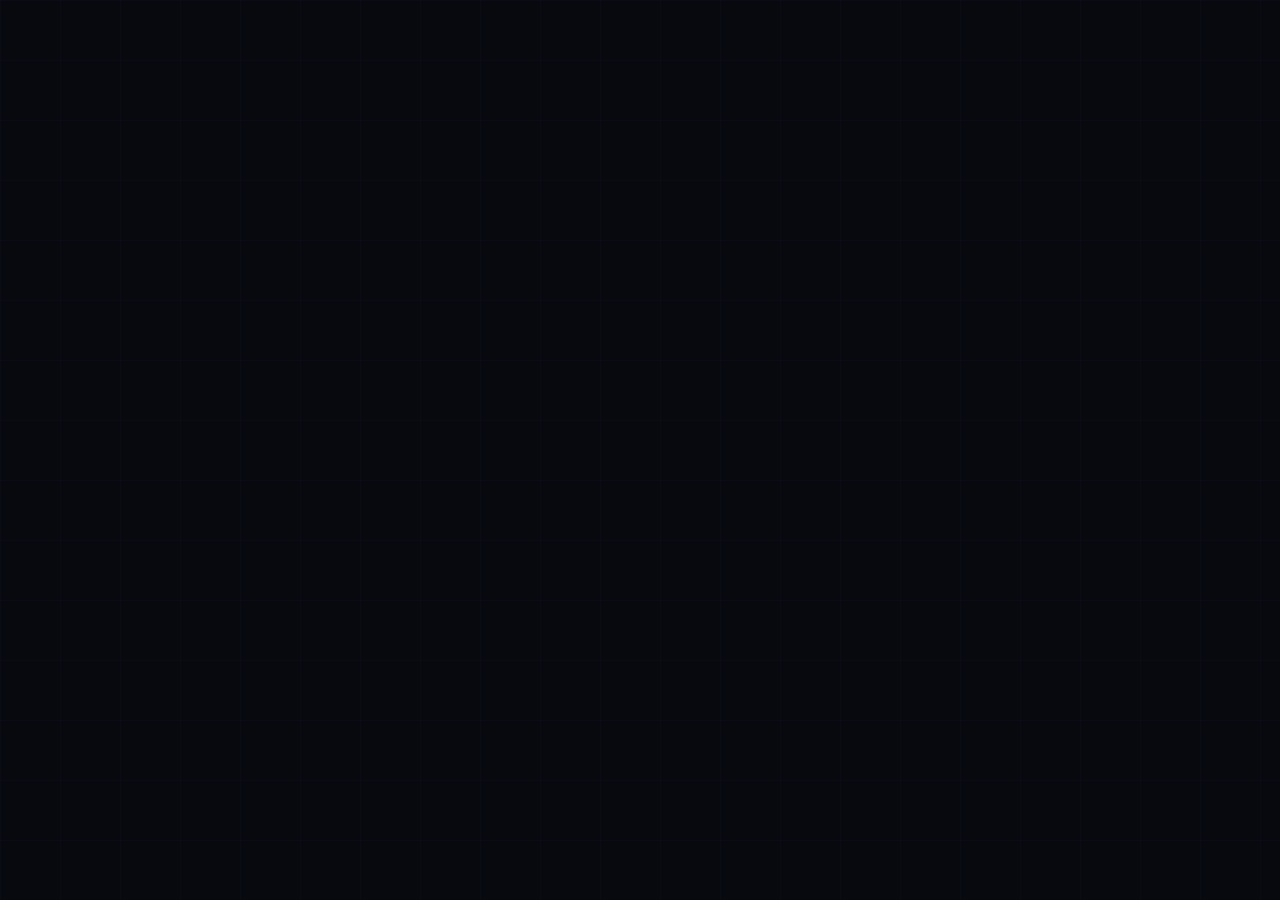
==== commit 7f5ddcac: "revert: restore admin-events.html and admin-news.html to pre-edit state" ====
--- a/admin-events.html
+++ b/admin-events.html
@@ -3,5 +3,180 @@
 <head>
   <meta charset="UTF-8" />
   <meta name="viewport" content="width=device-width, initial-scale=1.0" />
-  <link rel="icon" type="image/png" href="imgs/mewlogoblack-removebg-preview.png" />
-  <title>Event Admin — PoGORaids</title>+  <title>Event Admin — PoGORaids</title>
+  <link rel="preconnect" href="https://fonts.googleapis.com" />
+  <link href="https://fonts.googleapis.com/css2?family=Barlow+Condensed:ital,wght@0,400;0,600;0,700;0,900;1,700&family=Barlow:wght@400;500;600&family=Space+Mono:wght@400;700&display=swap" rel="stylesheet" />
+  <link rel="stylesheet" href="https://cdnjs.cloudflare.com/ajax/libs/font-awesome/6.5.0/css/all.min.css" />
+  <style>
+    *, *::before, *::after { box-sizing: border-box; margin: 0; padding: 0; }
+
+    :root {
+      --ink:       #08090f;
+      --panel:     #10121c;
+      --panel-hi:  #14172a;
+      --panel-b:   #1a1e30;
+      --border:    rgba(80,140,255,0.13);
+      --border-hi: rgba(80,140,255,0.25);
+      --cyan:      #3be8ff;
+      --cyan-dim:  #1ab8d4;
+      --purple:    #9b4dff;
+      --logo-grad: linear-gradient(135deg, #3be8ff 0%, #7b3fff 55%, #b020ff 100%);
+      --green:     #22d47a;
+      --red:       #ff4d6a;
+      --yellow:    #f5c842;
+      --text:      #e8eaf0;
+      --muted:     #7a82a0;
+      --font-head: 'Barlow Condensed', sans-serif;
+      --font-body: 'Barlow', sans-serif;
+      --font-mono: 'Space Mono', monospace;
+    }
+
+    html { scroll-behavior: smooth; }
+    body {
+      background: var(--ink);
+      color: var(--text);
+      font-family: var(--font-body);
+      line-height: 1.6;
+      min-height: 100vh;
+    }
+
+    body::before {
+      content: '';
+      position: fixed;
+      inset: 0;
+      background-image:
+        linear-gradient(rgba(59,128,255,0.03) 1px, transparent 1px),
+        linear-gradient(90deg, rgba(59,128,255,0.03) 1px, transparent 1px);
+      background-size: 60px 60px;
+      pointer-events: none;
+      z-index: 0;
+    }
+
+    /* ── ADMIN TOPBAR ── */
+    .admin-bar {
+      position: sticky;
+      top: 0;
+      z-index: 99;
+      background: rgba(8,9,15,0.96);
+      backdrop-filter: blur(16px);
+      border-bottom: 1px solid var(--border);
+      padding: 0 32px;
+      height: 60px;
+      display: flex;
+      align-items: center;
+      justify-content: space-between;
+      gap: 16px;
+    }
+
+    .admin-bar-left {
+      display: flex;
+      align-items: center;
+      gap: 16px;
+    }
+
+    .admin-logo {
+      font-family: var(--font-head);
+      font-weight: 900;
+      font-size: 18px;
+      letter-spacing: 0.08em;
+      text-transform: uppercase;
+      background: var(--logo-grad);
+      -webkit-background-clip: text;
+      -webkit-text-fill-color: transparent;
+      background-clip: text;
+    }
+
+    .admin-badge {
+      font-family: var(--font-mono);
+      font-size: 9px;
+      letter-spacing: 0.15em;
+      text-transform: uppercase;
+      background: rgba(59,232,255,0.1);
+      color: var(--cyan);
+      border: 1px solid rgba(59,232,255,0.2);
+      padding: 3px 8px;
+      border-radius: 3px;
+    }
+
+    .admin-bar-right {
+      display: flex;
+      align-items: center;
+      gap: 10px;
+    }
+
+    .btn-sm {
+      font-family: var(--font-head);
+      font-weight: 700;
+      font-size: 13px;
+      letter-spacing: 0.1em;
+      text-transform: uppercase;
+      padding: 8px 18px;
+      border-radius: 4px;
+      cursor: pointer;
+      display: inline-flex;
+      align-items: center;
+      gap: 7px;
+      transition: all 0.2s;
+      border: none;
+    }
+
+    .btn-ghost {
+      background: transparent;
+      color: var(--muted);
+      border: 1px solid var(--border);
+    }
+
+    .btn-ghost:hover { color: var(--text); border-color: var(--border-hi); }
+
+    .btn-primary {
+      background: var(--logo-grad);
+      color: #fff;
+      box-shadow: 0 2px 12px rgba(123,63,255,0.35);
+    }
+
+    .btn-primary:hover { opacity: 0.9; transform: translateY(-1px); }
+
+    .btn-success {
+      background: rgba(34,212,122,0.15);
+      color: var(--green);
+      border: 1px solid rgba(34,212,122,0.25);
+    }
+
+    .btn-success:hover { background: rgba(34,212,122,0.22); }
+
+    .btn-danger {
+      background: rgba(255,77,106,0.1);
+      color: var(--red);
+      border: 1px solid rgba(255,77,106,0.2);
+      font-size: 12px;
+      padding: 6px 12px;
+    }
+
+    .btn-danger:hover { background: rgba(255,77,106,0.18); }
+
+    /* ── LAYOUT ── */
+    .admin-layout {
+      position: relative;
+      z-index: 1;
+      display: grid;
+      grid-template-columns: 280px 1fr;
+      min-height: calc(100vh - 60px);
+    }
+
+    /* ── SIDEBAR ── */
+    .admin-sidebar {
+      border-right: 1px solid var(--border);
+      padding: 24px 0;
+      position: sticky;
+      top: 60px;
+      height: calc(100vh - 60px);
+      overflow-y: auto;
+    }
+
+    .sidebar-section {
+      padding: 0 20px 16px;
+      border-bottom: 1px solid var(--border);
+      margin-bottom: 16px;
+    }
+
+    .
